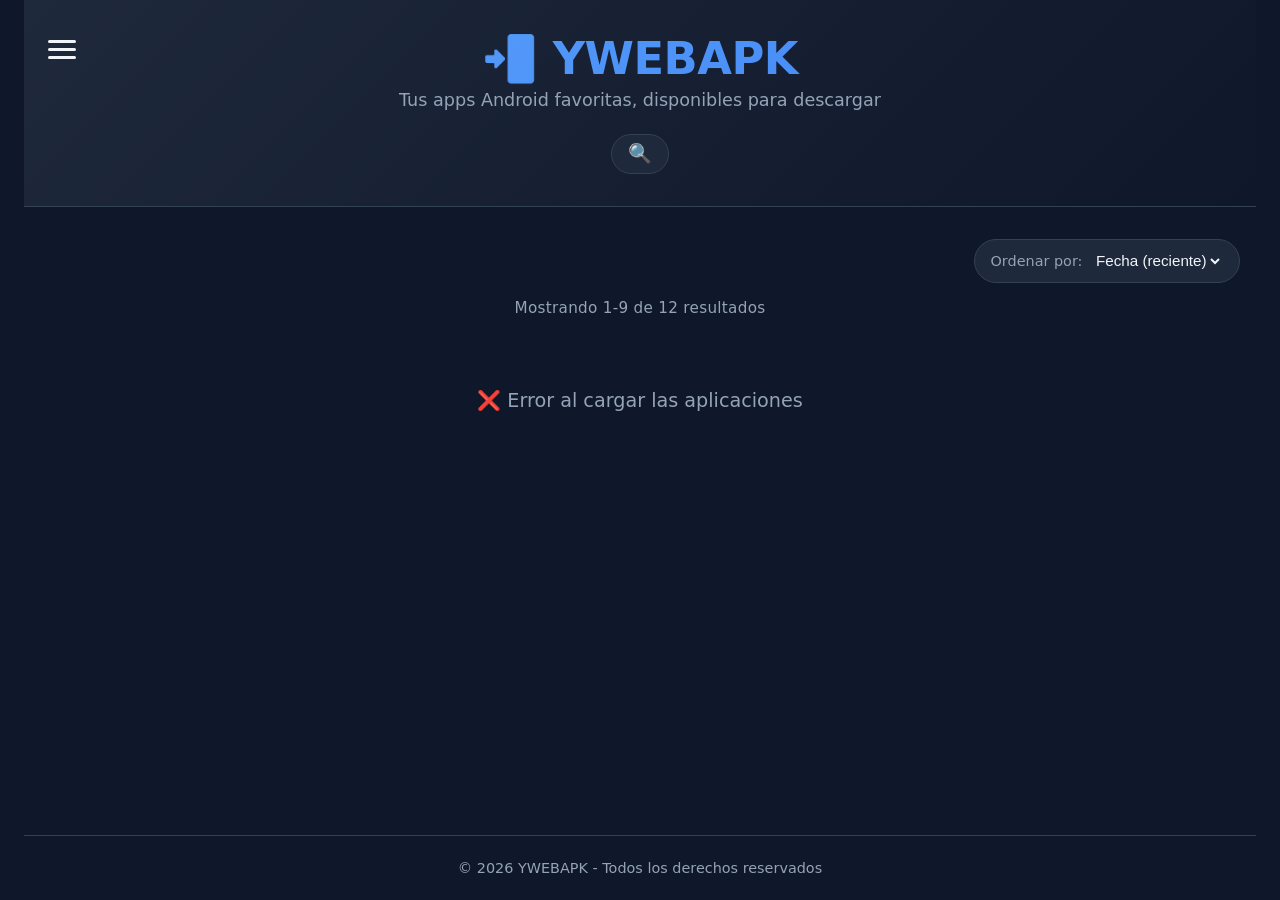
==== index.html @ 3d342acf "Add files via upload" ====
<!DOCTYPE html>
<html lang="es">
<head>
    <meta charset="UTF-8" />
    <meta name="viewport" content="width=device-width, initial-scale=1.0"/>
    <title>YWEBAPK</title>
    <link rel="stylesheet" href="style.css" />
</head>
<body>

    <header>
        <div class="header-container">
            <button class="menu-toggle" id="menuToggle" aria-label="Abrir menú">
                <span></span>
                <span></span>
                <span></span>
            </button>

            <h1>📲 YWEBAPK</h1>
            <p>Tus apps Android favoritas, disponibles para descargar</p>

            <div class="search-wrapper">
                <button class="search-toggle" id="searchToggle" aria-label="Mostrar búsqueda">🔍</button>
                <div class="search-box" id="searchBox">
                    <input type="text" id="searchInput" placeholder="Buscar por nombre..." />
                    <span class="search-icon">🔍</span>
                </div>
            </div>
        </div>
    </header>

    <!-- Menú lateral -->
    <nav id="sideMenu" class="side-menu">
        <button class="close-menu" id="closeMenu">&times;</button>
        <ul>
            <li><a href="#" id="menuSearch">🔍 Buscar</a></li>
            <li><a href="#" id="menuSupport">💬 Comunidad / Soporte</a></li>
            <li><a href="#" id="menuInfo">ℹ️ Información</a></li>
            <li><a href="#" id="menuContact">📧 Contacto</a></li>
            <li><a href="admin.html" target="_blank">🔐 Admin</a></li>
        </ul>
    </nav>
    <div id="overlay" class="overlay"></div>

    <main>
        <div class="controls">
            <div class="sort-controls">
                <label for="sortSelect">Ordenar por:</label>
                <select id="sortSelect">
                    <option value="name">Nombre</option>
                    <option value="date" selected>Fecha (reciente)</option>
                    <option value="size">Tamaño</option>
                    <option value="downloads">Descargas</option>
                </select>
            </div>
        </div>

        <div class="results-info" id="resultsInfo">Mostrando 1-9 de 12 resultados</div>
        <div class="apk-grid" id="apkGrid"></div>
        <div class="pagination" id="paginationControls"></div>
    </main>

    <!-- Modal de APK -->
    <div class="modal" id="modal">
        <div class="modal-content">
            <span class="close-btn" id="closeModal">&times;</span>
            <div id="modalBody"></div>
        </div>
    </div>

    <!-- Modal de imagen a pantalla completa -->
    <div class="image-modal" id="imageModal">
        <span class="image-modal-close" id="imageModalClose">&times;</span>
        <img id="imageModalContent" src="" alt="Imagen ampliada" />
    </div>

    <!-- Modal de Soporte/Comunidad -->
    <div class="modal" id="supportModal">
        <div class="modal-content support-content">
            <span class="close-btn" id="closeSupportModal">&times;</span>
            <h2>💬 Comunidad / Soporte</h2>
            <p style="color: var(--text-secondary); margin-bottom: 1rem;">Envía tu mensaje, duda o sugerencia.</p>
            <form id="supportForm">
                <div class="form-group">
                    <label for="userName">Tu nombre *</label>
                    <input type="text" id="userName" required placeholder="Ej: Juan Pérez" />
                </div>
                <div class="form-group">
                    <label for="userEmail">Tu email *</label>
                    <input type="email" id="userEmail" required placeholder="ejemplo@correo.com" />
                </div>
                <div class="form-group">
                    <label for="userMessage">Mensaje *</label>
                    <textarea id="userMessage" rows="5" required placeholder="Escribe tu mensaje aquí..."></textarea>
                </div>
                <button type="submit" class="submit-btn">📤 Enviar mensaje</button>
            </form>
            <div id="supportResponse" style="display: none; margin-top: 1rem;"></div>
        </div>
    </div>

    <footer>
        <p>&copy; 2026 YWEBAPK - Todos los derechos reservados</p>
    </footer>

    <!-- Firebase SDK -->
    <script src="https://www.gstatic.com/firebasejs/9.22.0/firebase-app-compat.js"></script>
    <script src="https://www.gstatic.com/firebasejs/9.22.0/firebase-firestore-compat.js"></script>
    <script>
        // 🔥 CONFIGURACIÓN DE FIREBASE - CAMBIA ESTO POR TUS DATOS 🔥
        const firebaseConfig = {
            apiKey: "TU_API_KEY",
            authDomain: "TU_PROJECT.firebaseapp.com",
            projectId: "TU_PROJECT_ID",
            storageBucket: "TU_PROJECT.appspot.com",
            messagingSenderId: "TU_SENDER_ID",
            appId: "TU_APP_ID"
        };
        firebase.initializeApp(firebaseConfig);
        const db = firebase.firestore();
    </script>
    <script src="script.js"></script>
</body>
</html>
---- style.css ----
:root {
    --bg-primary: #0f172a;
    --bg-secondary: #1e293b;
    --bg-card: #1e293b;
    --text-primary: #f1f5f9;
    --text-secondary: #94a3b8;
    --primary: #3b82f6;
    --primary-dark: #2563eb;
    --primary-light: #60a5fa;
    --border: #334155;
    --shadow: 0 8px 24px rgba(0,0,0,0.4);
    --radius: 16px;
    --transition: 0.3s ease;
    --menu-width: 280px;
}

* {
    margin: 0;
    padding: 0;
    box-sizing: border-box;
}

body {
    font-family: 'Segoe UI', system-ui, -apple-system, sans-serif;
    background: var(--bg-primary);
    color: var(--text-primary);
    min-height: 100vh;
    display: flex;
    flex-direction: column;
    padding: 0 1.5rem;
}

header {
    background: linear-gradient(135deg, #1e293b 0%, #0f172a 100%);
    padding: 2rem 0;
    border-bottom: 1px solid var(--border);
    margin-bottom: 2rem;
    position: relative;
}

.header-container {
    max-width: 1200px;
    margin: 0 auto;
    text-align: center;
    position: relative;
}

.menu-toggle {
    position: absolute;
    left: 0;
    top: 0;
    background: transparent;
    border: none;
    cursor: pointer;
    padding: 0.5rem;
    display: flex;
    flex-direction: column;
    gap: 5px;
    z-index: 10;
}

.menu-toggle span {
    display: block;
    width: 28px;
    height: 3px;
    background: var(--text-primary);
    border-radius: 3px;
    transition: var(--transition);
}

.menu-toggle:hover span {
    background: var(--primary-light);
}

header h1 {
    font-size: 2.8rem;
    font-weight: 700;
    background: linear-gradient(135deg, var(--primary-light), var(--primary));
    -webkit-background-clip: text;
    -webkit-text-fill-color: transparent;
    background-clip: text;
    letter-spacing: -0.5px;
    margin-bottom: 0.3rem;
}

header p {
    color: var(--text-secondary);
    font-size: 1.1rem;
    margin-bottom: 1.5rem;
}

.search-wrapper {
    display: flex;
    justify-content: center;
    align-items: center;
    gap: 0.8rem;
    max-width: 480px;
    margin: 0 auto;
}

.search-toggle {
    background: var(--bg-secondary);
    border: 1px solid var(--border);
    color: var(--text-primary);
    padding: 0.6rem 1rem;
    border-radius: 50px;
    font-size: 1.2rem;
    cursor: pointer;
    transition: var(--transition);
    line-height: 1;
}

.search-toggle:hover {
    background: var(--primary);
    border-color: var(--primary);
}

.search-box {
    flex: 1;
    position: relative;
    display: none;
    animation: fadeIn 0.3s ease;
}

.search-box.active {
    display: block;
}

@keyframes fadeIn {
    from { opacity: 0; transform: translateY(-10px); }
    to { opacity: 1; transform: translateY(0); }
}

.search-box input {
    width: 100%;
    padding: 0.9rem 1.2rem 0.9rem 3rem;
    border-radius: 50px;
    border: 1px solid var(--border);
    background: var(--bg-secondary);
    color: var(--text-primary);
    font-size: 1rem;
    transition: var(--transition);
}

.search-box input:focus {
    outline: none;
    border-color: var(--primary);
    box-shadow: 0 0 0 3px rgba(59, 130, 246, 0.3);
}

.search-icon {
    position: absolute;
    left: 1.2rem;
    top: 50%;
    transform: translateY(-50%);
    font-size: 1.2rem;
    opacity: 0.6;
}

.side-menu {
    position: fixed;
    top: 0;
    left: -280px;
    width: var(--menu-width);
    height: 100%;
    background: var(--bg-secondary);
    border-right: 1px solid var(--border);
    padding: 2rem 1.5rem;
    transition: left 0.3s ease;
    z-index: 1000;
    overflow-y: auto;
}

.side-menu.open {
    left: 0;
}

.side-menu .close-menu {
    background: transparent;
    border: none;
    color: var(--text-primary);
    font-size: 2rem;
    cursor: pointer;
    float: right;
    transition: var(--transition);
}

.side-menu .close-menu:hover {
    color: var(--primary-light);
    transform: rotate(90deg);
}

.side-menu ul {
    list-style: none;
    margin-top: 3rem;
}

.side-menu ul li {
    margin-bottom: 1.2rem;
}

.side-menu ul li a {
    color: var(--text-primary);
    text-decoration: none;
    font-size: 1.2rem;
    display: flex;
    align-items: center;
    gap: 0.8rem;
    padding: 0.5rem 0;
    border-bottom: 1px solid transparent;
    transition: var(--transition);
}

.side-menu ul li a:hover {
    color: var(--primary-light);
    border-bottom-color: var(--primary);
}

.overlay {
    display: none;
    position: fixed;
    top: 0;
    left: 0;
    width: 100%;
    height: 100%;
    background: rgba(0,0,0,0.5);
    z-index: 999;
}

.overlay.active {
    display: block;
}

main {
    max-width: 1200px;
    margin: 0 auto;
    flex: 1;
    width: 100%;
}

.controls {
    display: flex;
    justify-content: flex-end;
    margin-bottom: 1rem;
    flex-wrap: wrap;
    gap: 1rem;
}

.sort-controls {
    display: flex;
    align-items: center;
    gap: 0.6rem;
    background: var(--bg-secondary);
    padding: 0.4rem 1rem;
    border-radius: 40px;
    border: 1px solid var(--border);
}

.sort-controls label {
    font-size: 0.9rem;
    color: var(--text-secondary);
}

.sort-controls select {
    background: transparent;
    border: none;
    color: var(--text-primary);
    font-size: 0.95rem;
    padding: 0.3rem 0;
    cursor: pointer;
    outline: none;
}

.sort-controls select option {
    background: var(--bg-secondary);
}

.results-info {
    text-align: center;
    color: var(--text-secondary);
    margin-bottom: 1.5rem;
    font-size: 0.95rem;
    letter-spacing: 0.3px;
}

.apk-grid {
    display: grid;
    grid-template-columns: repeat(auto-fill, minmax(260px, 1fr));
    gap: 1.8rem;
    margin-bottom: 2rem;
}

.apk-card {
    background: var(--bg-card);
    border: 1px solid var(--border);
    border-radius: var(--radius);
    padding: 1.5rem 1.2rem;
    transition: var(--transition);
    cursor: pointer;
    display: flex;
    flex-direction: column;
    align-items: center;
    text-align: center;
    box-shadow: 0 4px 12px rgba(0,0,0,0.2);
}

.apk-card:hover {
    transform: translateY(-6px);
    border-color: var(--primary);
    box-shadow: var(--shadow);
}

.apk-card .icon {
    width: 72px;
    height: 72px;
    border-radius: 18px;
    background: var(--primary);
    display: flex;
    align-items: center;
    justify-content: center;
    font-size: 2rem;
    font-weight: 600;
    color: white;
    margin-bottom: 0.8rem;
    flex-shrink: 0;
    box-shadow: 0 4px 12px rgba(59, 130, 246, 0.3);
    object-fit: cover;
}

.apk-card h3 {
    font-size: 1.2rem;
    font-weight: 600;
    margin-bottom: 0.3rem;
    line-height: 1.3;
}

.apk-card .version {
    font-size: 0.85rem;
    color: var(--text-secondary);
    margin-bottom: 0.3rem;
}

.apk-card .meta {
    display: flex;
    gap: 1rem;
    font-size: 0.8rem;
    color: var(--text-secondary);
    margin-top: 0.3rem;
}

.apk-card .meta span {
    display: flex;
    align-items: center;
    gap: 0.2rem;
}

.apk-card .download-badge {
    margin-top: 0.8rem;
    background: rgba(59, 130, 246, 0.15);
    color: var(--primary-light);
    padding: 0.2rem 0.9rem;
    border-radius: 30px;
    font-size: 0.8rem;
    font-weight: 500;
}

.no-results {
    grid-column: 1 / -1;
    text-align: center;
    padding: 3rem 0;
    color: var(--text-secondary);
    font-size: 1.2rem;
}

.pagination {
    display: flex;
    justify-content: center;
    gap: 0.4rem;
    margin-top: 1.5rem;
    flex-wrap: wrap;
    padding-bottom: 2rem;
}

.pagination button {
    background: var(--bg-secondary);
    border: 1px solid var(--border);
    color: var(--text-primary);
    padding: 0.6rem 1rem;
    border-radius: 8px;
    font-size: 0.95rem;
    cursor: pointer;
    transition: all 0.2s ease;
    min-width: 44px;
    font-weight: 500;
    box-shadow: 0 2px 4px rgba(0,0,0,0.05);
}

.pagination button:hover:not(:disabled) {
    background: var(--primary);
    color: white;
    transform: scale(1.05);
    border-color: var(--primary);
    box-shadow: 0 4px 12px rgba(59, 130, 246, 0.3);
}

.pagination button.active {
    background: var(--primary);
    color: white;
    border-color: var(--primary);
    font-weight: 600;
    box-shadow: 0 4px 12px rgba(59, 130, 246, 0.4);
}

.pagination button:disabled {
    opacity: 0.3;
    cursor: not-allowed;
    transform: none !important;
    box-shadow: none !important;
}

.pagination .nav-btn {
    padding: 0.6rem 1.2rem;
    font-weight: 600;
}

.modal {
    display: none;
    position: fixed;
    top: 0;
    left: 0;
    width: 100%;
    height: 100%;
    background: rgba(0,0,0,0.7);
    backdrop-filter: blur(6px);
    z-index: 1000;
    align-items: center;
    justify-content: center;
    padding: 1.5rem;
}

.modal-content {
    background: var(--bg-secondary);
    border-radius: var(--radius);
    max-width: 600px;
    width: 100%;
    max-height: 90vh;
    overflow-y: auto;
    padding: 2rem 1.8rem;
    position: relative;
    border: 1px solid var(--border);
    box-shadow: 0 20px 60px rgba(0,0,0,0.6);
    animation: modalFade 0.3s ease;
}

@keyframes modalFade {
    from { transform: scale(0.95); opacity: 0; }
    to { transform: scale(1); opacity: 1; }
}

.close-btn {
    position: sticky;
    top: 0;
    float: right;
    font-size: 2rem;
    color: var(--text-secondary);
    cursor: pointer;
    transition: var(--transition);
    line-height: 1;
    z-index: 1;
}

.close-btn:hover {
    color: white;
    transform: rotate(90deg);
}

#modalBody {
    display: flex;
    flex-direction: column;
    align-items: center;
    text-align: center;
}

#modalBody .modal-icon {
    width: 80px;
    height: 80px;
    border-radius: 20px;
    background: var(--primary);
    display: flex;
    align-items: center;
    justify-content: center;
    font-size: 2.4rem;
    font-weight: 700;
    color: white;
    margin-bottom: 0.8rem;
    box-shadow: 0 4px 16px rgba(59, 130, 246, 0.3);
    object-fit: cover;
}

#modalBody h2 {
    font-size: 1.8rem;
    margin-bottom: 0.2rem;
}

#modalBody .version {
    color: var(--text-secondary);
    font-size: 0.95rem;
    margin-bottom: 0.5rem;
}

#modalBody .details {
    width: 100%;
    text-align: left;
    margin: 1rem 0;
    font-size: 0.95rem;
    line-height: 1.6;
}

#modalBody .details p {
    margin-bottom: 0.4rem;
}

#modalBody .details strong {
    color: var(--text-primary);
}

.screenshots-container {
    width: 100%;
    overflow-x: auto;
    display: flex;
    gap: 0.8rem;
    padding: 0.5rem 0;
    margin: 0.8rem 0;
    scroll-snap-type: x mandatory;
}

.screenshots-container img {
    height: 200px;
    width: auto;
    border-radius: 12px;
    border: 1px solid var(--border);
    scroll-snap-align: start;
    object-fit: cover;
    transition: var(--transition);
}

.screenshots-container img:hover {
    transform: scale(1.05);
    border-color: var(--primary);
}

#modalBody .download-btn {
    background: var(--primary);
    color: white;
    border: none;
    padding: 0.8rem 2.5rem;
    border-radius: 40px;
    font-size: 1.1rem;
    font-weight: 600;
    cursor: pointer;
    transition: var(--transition);
    text-decoration: none;
    display: inline-block;
    margin-top: 0.5rem;
    box-shadow: 0 4px 16px rgba(59, 130, 246, 0.4);
}

#modalBody .download-btn:hover {
    background: var(--primary-dark);
    transform: scale(1.04);
    box-shadow: 0 6px 24px rgba(59, 130, 246, 0.5);
}

/* Modal de imagen a pantalla completa */
.image-modal {
    display: none;
    position: fixed;
    top: 0;
    left: 0;
    width: 100%;
    height: 100%;
    background: rgba(0, 0, 0, 0.95);
    z-index: 2000;
    align-items: center;
    justify-content: center;
    padding: 2rem;
}

.image-modal img {
    max-width: 100%;
    max-height: 100%;
    object-fit: contain;
    border-radius: 8px;
    box-shadow: 0 0 60px rgba(0, 0, 0, 0.8);
    animation: imageZoom 0.3s ease;
}

@keyframes imageZoom {
    from { transform: scale(0.8); opacity: 0; }
    to { transform: scale(1); opacity: 1; }
}

.image-modal-close {
    position: fixed;
    top: 2rem;
    right: 2rem;
    font-size: 3rem;
    color: white;
    cursor: pointer;
    transition: var(--transition);
    z-index: 2001;
    line-height: 1;
    text-shadow: 0 0 20px rgba(0,0,0,0.5);
}

.image-modal-close:hover {
    transform: rotate(90deg);
    color: var(--primary-light);
}

footer {
    text-align: center;
    padding: 1.5rem 0;
    border-top: 1px solid var(--border);
    color: var(--text-secondary);
    font-size: 0.9rem;
    margin-top: 1rem;
}

/* Estilos para soporte y admin */
.form-group {
    margin-bottom: 1.2rem;
    width: 100%;
    text-align: left;
}

.form-group label {
    display: block;
    margin-bottom: 0.3rem;
    font-weight: 500;
    color: var(--text-primary);
}

.form-group input,
.form-group textarea,
.form-group select {
    width: 100%;
    padding: 0.7rem 1rem;
    border-radius: 8px;
    border: 1px solid var(--border);
    background: var(--bg-primary);
    color: var(--text-primary);
    font-size: 0.95rem;
    transition: var(--transition);
    font-family: inherit;
}

.form-group input:focus,
.form-group textarea:focus {
    outline: none;
    border-color: var(--primary);
    box-shadow: 0 0 0 3px rgba(59, 130, 246, 0.3);
}

.form-group input[type="file"] {
    padding: 0.5rem;
    cursor: pointer;
    background: var(--bg-secondary);
}

.form-group small {
    display: block;
    margin-top: 0.3rem;
    font-size: 0.8rem;
}

.submit-btn {
    background: var(--primary);
    color: white;
    border: none;
    padding: 0.8rem 2rem;
    border-radius: 40px;
    font-size: 1rem;
    font-weight: 600;
    cursor: pointer;
    transition: var(--transition);
    width: 100%;
}

.submit-btn:hover {
    background: var(--primary-dark);
    transform: scale(1.02);
    box-shadow: 0 4px 16px rgba(59, 130, 246, 0.4);
}

.logout-btn {
    background: #ef4444;
    color: white;
    border: none;
    padding: 0.4rem 1.2rem;
    border-radius: 30px;
    font-size: 0.9rem;
    font-weight: 600;
    cursor: pointer;
    transition: var(--transition);
}

.logout-btn:hover {
    background: #dc2626;
    transform: scale(1.05);
}

.support-content,
.admin-content {
    max-width: 600px !important;
}

.message-item {
    background: var(--bg-primary);
    border: 1px solid var(--border);
    border-radius: 12px;
    padding: 1rem;
    margin-bottom: 1rem;
    text-align: left;
}

.message-item .msg-header {
    display: flex;
    justify-content: space-between;
    margin-bottom: 0.5rem;
    font-size: 0.9rem;
    color: var(--text-secondary);
}

.message-item .msg-header strong {
    color: var(--text-primary);
}

.message-item .msg-body {
    margin-bottom: 0.5rem;
    line-height: 1.5;
}

.message-item .msg-files {
    display: flex;
    flex-wrap: wrap;
    gap: 0.5rem;
    margin-top: 0.5rem;
}

.message-item .msg-files a {
    color: var(--primary-light);
    text-decoration: none;
    font-size: 0.85rem;
    display: inline-flex;
    align-items: center;
    gap: 0.3rem;
    padding: 0.2rem 0.6rem;
    background: var(--bg-secondary);
    border-radius: 30px;
    border: 1px solid var(--border);
    transition: var(--transition);
}

.message-item .msg-files a:hover {
    background: var(--primary);
    color: white;
    border-color: var(--primary);
}

.message-item .msg-reply {
    margin-top: 0.8rem;
    border-top: 1px solid var(--border);
    padding-top: 0.8rem;
}

.message-item .msg-reply textarea {
    width: 100%;
    padding: 0.5rem;
    border-radius: 8px;
    border: 1px solid var(--border);
    background: var(--bg-secondary);
    color: var(--text-primary);
    font-family: inherit;
    font-size: 0.9rem;
    resize: vertical;
    min-height: 60px;
}

.message-item .msg-reply textarea:focus {
    outline: none;
    border-color: var(--primary);
}

.message-item .reply-btn {
    background: var(--primary);
    color: white;
    border: none;
    padding: 0.3rem 1rem;
    border-radius: 30px;
    font-size: 0.85rem;
    font-weight: 500;
    cursor: pointer;
    transition: var(--transition);
    margin-top: 0.3rem;
}

.message-item .reply-btn:hover {
    background: var(--primary-dark);
}

.message-item .replies {
    background: var(--bg-secondary);
    border-radius: 8px;
    padding: 0.8rem;
    margin-top: 0.5rem;
    border-left: 3px solid var(--primary);
}

.message-item .replies p {
    margin-bottom: 0.3rem;
    font-size: 0.9rem;
}

.message-item .replies .reply-date {
    color: var(--text-secondary);
    font-size: 0.75rem;
}

.unread-badge {
    background: #ef4444;
    color: white;
    padding: 0.1rem 0.6rem;
    border-radius: 30px;
    font-size: 0.7rem;
    font-weight: 600;
    margin-left: 0.5rem;
}

@media (max-width: 768px) {
    body { padding: 0 1rem; }
    header h1 { font-size: 2.2rem; }
    .menu-toggle { left: 0.5rem; }
    .apk-grid { grid-template-columns: repeat(auto-fill, minmax(200px, 1fr)); gap: 1.2rem; }
    .pagination button { padding: 0.4rem 0.8rem; min-width: 36px; font-size: 0.85rem; }
    .pagination .nav-btn { padding: 0.4rem 0.8rem; }
    .modal-content { padding: 1.5rem 1rem; }
    .controls { justify-content: center; }
    .screenshots-container img { height: 150px; }
    .support-content,
    .admin-content {
        max-width: 100% !important;
        margin: 0.5rem;
        padding: 1rem;
    }
    .image-modal-close {
        top: 1rem;
        right: 1rem;
        font-size: 2.5rem;
    }
    .image-modal {
        padding: 1rem;
    }
}

@media (max-width: 480px) {
    .apk-grid { grid-template-columns: 1fr; }
    .search-box input { padding: 0.7rem 1rem 0.7rem 2.8rem; font-size: 0.9rem; }
    .side-menu { width: 80%; left: -80%; }
}
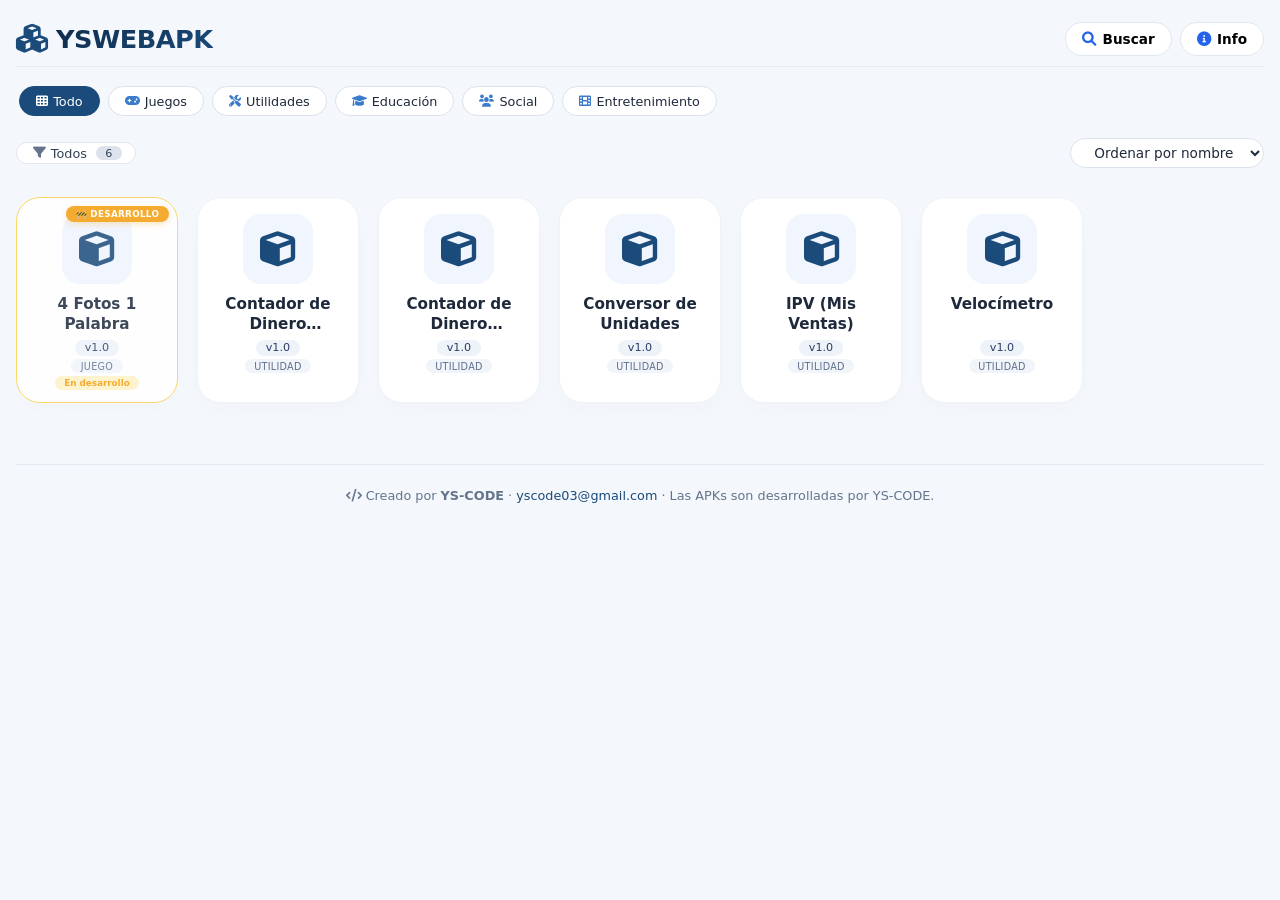
==== commit f08b9518: "Add files via upload" ====
--- a/index.html
+++ b/index.html
@@ -1,124 +1,1276 @@
 <!DOCTYPE html>
 <html lang="es">
 <head>
-    <meta charset="UTF-8" />
-    <meta name="viewport" content="width=device-width, initial-scale=1.0"/>
-    <title>YWEBAPK</title>
-    <link rel="stylesheet" href="style.css" />
+  <meta charset="UTF-8">
+  <meta name="viewport" content="width=device-width, initial-scale=1.0, maximum-scale=1.0, user-scalable=yes">
+  <title>YSWEBAPK · descargas</title>
+  <link rel="stylesheet" href="https://cdnjs.cloudflare.com/ajax/libs/font-awesome/6.0.0-beta3/css/all.min.css">
+  <style>
+    * {
+      margin: 0;
+      padding: 0;
+      box-sizing: border-box;
+      font-family: 'Segoe UI', Roboto, system-ui, -apple-system, sans-serif;
+    }
+    body {
+      background: #f4f7fc;
+      color: #1e293b;
+      padding: 0 1rem 2rem;
+      min-height: 100vh;
+      display: flex;
+      flex-direction: column;
+    }
+
+    /* ===== HEADER FIJO ===== */
+    .sticky-header {
+      position: sticky;
+      top: 0;
+      z-index: 100;
+      background: #f4f7fc;
+      padding-top: 0.8rem;
+      padding-bottom: 0.4rem;
+    }
+
+    /* HEADER */
+    .header {
+      display: flex;
+      align-items: center;
+      justify-content: space-between;
+      padding: 0.6rem 0 0.6rem;
+      flex-wrap: wrap;
+      border-bottom: 1px solid rgba(0,0,0,0.05);
+      gap: 0.5rem;
+    }
+    .logo-area {
+      display: flex;
+      align-items: center;
+      gap: 0.5rem;
+      flex-shrink: 0;
+    }
+    .logo-area h1 {
+      font-weight: 700;
+      font-size: 1.6rem;
+      letter-spacing: -0.5px;
+      background: linear-gradient(145deg, #0f2b4b, #1a4b7a);
+      -webkit-background-clip: text;
+      -webkit-text-fill-color: transparent;
+      background-clip: text;
+    }
+    .logo-area i {
+      font-size: 1.8rem;
+      color: #1a4b7a;
+    }
+    .header-buttons {
+      display: flex;
+      gap: 0.5rem;
+      flex-wrap: wrap;
+    }
+    .header-btn {
+      background: white;
+      border: none;
+      padding: 0.5rem 1rem;
+      border-radius: 40px;
+      font-weight: 600;
+      font-size: 0.85rem;
+      display: flex;
+      align-items: center;
+      gap: 0.4rem;
+      cursor: pointer;
+      border: 1px solid #e2e8f0;
+      transition: all 0.2s;
+      white-space: nowrap;
+    }
+    .header-btn:hover {
+      background: #f1f5f9;
+    }
+    .header-btn i {
+      color: #2563eb;
+      font-size: 0.9rem;
+    }
+    .header-btn.active-btn {
+      background: #1a4b7a;
+      border-color: #1a4b7a;
+      color: white;
+    }
+    .header-btn.active-btn i {
+      color: white;
+    }
+    .header-btn.active-btn:hover {
+      background: #0f3a5f;
+    }
+
+    /* ===== BUSCADOR (oculto por defecto) ===== */
+    .search-container {
+      margin: 0.6rem 0 0.4rem;
+      width: 100%;
+      max-height: 0;
+      overflow: hidden;
+      transition: max-height 0.4s ease, margin 0.3s ease, opacity 0.3s ease;
+      opacity: 0;
+    }
+    .search-container.visible {
+      max-height: 100px;
+      opacity: 1;
+      margin: 0.6rem 0 0.6rem;
+    }
+    .search-box {
+      display: flex;
+      align-items: center;
+      background: white;
+      border: 1px solid #dce3ec;
+      border-radius: 60px;
+      padding: 0.3rem 1rem;
+      transition: all 0.2s;
+      box-shadow: 0 2px 6px rgba(0,0,0,0.02);
+    }
+    .search-box:focus-within {
+      border-color: #1a4b7a;
+      box-shadow: 0 4px 12px rgba(26, 75, 122, 0.1);
+    }
+    .search-box i {
+      color: #94a3b8;
+      font-size: 0.95rem;
+      margin-right: 0.6rem;
+    }
+    .search-box input {
+      border: none;
+      outline: none;
+      flex: 1;
+      padding: 0.4rem 0;
+      font-size: 0.9rem;
+      background: transparent;
+      color: #1e293b;
+    }
+    .search-box input::placeholder {
+      color: #94a3b8;
+    }
+    .search-clear {
+      background: none;
+      border: none;
+      color: #94a3b8;
+      cursor: pointer;
+      padding: 0 0.2rem;
+      font-size: 0.9rem;
+      display: none;
+    }
+    .search-clear.visible {
+      display: block;
+    }
+    .search-clear:hover {
+      color: #475569;
+    }
+
+    /* ===== MENÚ HORIZONTAL ===== */
+    .menu-scroll-wrapper {
+      margin: 0.4rem 0 0.8rem;
+      overflow-x: auto;
+      white-space: nowrap;
+      padding: 0.2rem 0.2rem 0.6rem;
+      scrollbar-width: thin;
+      -webkit-overflow-scrolling: touch;
+    }
+    .menu-scroll-wrapper::-webkit-scrollbar {
+      height: 4px;
+    }
+    .menu-scroll-wrapper::-webkit-scrollbar-thumb {
+      background: #b9c8dd;
+      border-radius: 20px;
+    }
+    .menu-scroll {
+      display: inline-flex;
+      gap: 0.5rem;
+      flex-wrap: nowrap;
+    }
+    .menu-scroll button {
+      background: white;
+      border: 1px solid #dce3ec;
+      padding: 0.4rem 1rem;
+      border-radius: 40px;
+      font-weight: 500;
+      font-size: 0.8rem;
+      color: #1e293b;
+      transition: all 0.15s;
+      cursor: pointer;
+      display: inline-flex;
+      align-items: center;
+      gap: 5px;
+    }
+    .menu-scroll button i {
+      color: #3b7bc9;
+      font-size: 0.75rem;
+    }
+    .menu-scroll button:hover {
+      background: #eef3fa;
+      border-color: #b3c7e0;
+    }
+    .menu-scroll button.active {
+      background: #1a4b7a;
+      border-color: #1a4b7a;
+      color: white;
+    }
+    .menu-scroll button.active i {
+      color: white;
+    }
+
+    /* ===== TOOLBAR ===== */
+    .toolbar {
+      display: flex;
+      flex-wrap: wrap;
+      align-items: center;
+      justify-content: space-between;
+      gap: 0.6rem;
+      margin: 0.1rem 0 1rem;
+    }
+    .sort-selector {
+      background: white;
+      border: 1px solid #dce3ec;
+      border-radius: 40px;
+      padding: 0.3rem 0.8rem 0.3rem 1.2rem;
+      font-weight: 500;
+      color: #1e293b;
+      outline: none;
+      font-size: 0.85rem;
+      cursor: pointer;
+    }
+    .filter-badge {
+      display: flex;
+      align-items: center;
+      gap: 0.3rem;
+      background: white;
+      padding: 0.15rem 0.8rem 0.15rem 1rem;
+      border-radius: 40px;
+      border: 1px solid #e2e8f0;
+      font-size: 0.8rem;
+      color: #334155;
+    }
+    .filter-badge i {
+      color: #64748b;
+      font-size: 0.8rem;
+    }
+    .badge-count {
+      background: #dce3ec;
+      padding: 0.05rem 0.6rem;
+      border-radius: 40px;
+      font-size: 0.7rem;
+      margin-left: 4px;
+    }
+
+    /* ===== GRID DE APPS ===== */
+    .app-grid {
+      display: grid;
+      grid-template-columns: repeat(auto-fill, minmax(160px, 1fr));
+      gap: 1.2rem;
+      margin: 0.4rem 0 1.8rem;
+    }
+    .app-card {
+      background: white;
+      border-radius: 24px;
+      padding: 1rem 0.6rem 0.8rem;
+      box-shadow: 0 8px 20px rgba(0,0,0,0.02);
+      transition: all 0.2s;
+      border: 1px solid #edf2f7;
+      text-align: center;
+      cursor: pointer;
+      display: flex;
+      flex-direction: column;
+      align-items: center;
+      position: relative;
+      min-height: 200px;
+    }
+    .app-card:hover {
+      transform: translateY(-4px);
+      box-shadow: 0 16px 30px rgba(0,20,40,0.06);
+      border-color: #cbd9ed;
+    }
+    .app-card .dev-badge {
+      position: absolute;
+      top: 0.5rem;
+      right: 0.5rem;
+      background: #f59e0b;
+      color: white;
+      font-size: 0.55rem;
+      font-weight: 700;
+      padding: 0.2rem 0.6rem;
+      border-radius: 20px;
+      text-transform: uppercase;
+      letter-spacing: 0.3px;
+      box-shadow: 0 2px 6px rgba(245, 158, 11, 0.3);
+    }
+    .app-card.dev-mode {
+      opacity: 0.85;
+      border-color: #fcd34d;
+    }
+    .app-card.dev-mode:hover {
+      border-color: #f59e0b;
+    }
+    .app-icon {
+      width: 70px;
+      height: 70px;
+      border-radius: 18px;
+      background: #f0f5fe;
+      display: flex;
+      align-items: center;
+      justify-content: center;
+      font-size: 2.2rem;
+      color: #1a4b7a;
+      margin-bottom: 0.5rem;
+      overflow: hidden;
+      flex-shrink: 0;
+    }
+    .app-icon img {
+      width: 100%;
+      height: 100%;
+      border-radius: 18px;
+      object-fit: cover;
+    }
+    .app-name {
+      font-weight: 600;
+      font-size: 0.95rem;
+      margin: 0.2rem 0 0.1rem;
+      line-height: 1.3;
+      word-wrap: break-word;
+      overflow-wrap: break-word;
+      hyphens: auto;
+      max-width: 100%;
+      display: -webkit-box;
+      -webkit-line-clamp: 2;
+      -webkit-box-orient: vertical;
+      overflow: hidden;
+      text-overflow: ellipsis;
+      min-height: 2.6rem;
+    }
+    .app-version {
+      font-size: 0.7rem;
+      background: #eef3fa;
+      padding: 0.1rem 0.6rem;
+      border-radius: 40px;
+      color: #2c3e66;
+      margin-top: 0.1rem;
+      flex-shrink: 0;
+    }
+    .app-category {
+      font-size: 0.6rem;
+      text-transform: uppercase;
+      letter-spacing: 0.3px;
+      color: #5e6f8d;
+      background: #f1f5f9;
+      padding: 0.1rem 0.6rem;
+      border-radius: 20px;
+      margin: 0.2rem 0 0;
+      flex-shrink: 0;
+    }
+    .app-dev-text {
+      font-size: 0.55rem;
+      color: #f59e0b;
+      font-weight: 600;
+      margin-top: 0.2rem;
+      background: #fef3c7;
+      padding: 0.1rem 0.6rem;
+      border-radius: 12px;
+      display: inline-block;
+      flex-shrink: 0;
+    }
+
+    /* ===== MODALES (sin cambios) ===== */
+    .modal-overlay {
+      position: fixed;
+      top: 0; left: 0; width: 100%; height: 100%;
+      background: rgba(0,0,0,0.65);
+      backdrop-filter: blur(5px);
+      z-index: 999;
+      display: flex;
+      align-items: center;
+      justify-content: center;
+      padding: 1rem;
+      opacity: 0;
+      visibility: hidden;
+      transition: 0.2s;
+    }
+    .modal-overlay.open {
+      opacity: 1;
+      visibility: visible;
+    }
+    .modal-content {
+      background: white;
+      width: 100%;
+      max-width: 520px;
+      max-height: 94vh;
+      border-radius: 32px;
+      padding: 1.8rem 1.2rem 1.6rem;
+      overflow-y: auto;
+      position: relative;
+      box-shadow: 0 30px 60px rgba(0,0,0,0.3);
+      animation: modalPop 0.25s ease;
+    }
+    @keyframes modalPop {
+      0% { transform: scale(0.92); opacity: 0.2; }
+      100% { transform: scale(1); opacity: 1; }
+    }
+    .modal-close {
+      position: absolute;
+      top: 1rem;
+      right: 1.2rem;
+      background: #f1f5f9;
+      border: none;
+      border-radius: 40px;
+      width: 40px;
+      height: 40px;
+      font-size: 1.4rem;
+      cursor: pointer;
+      display: flex;
+      align-items: center;
+      justify-content: center;
+      color: #1e293b;
+      transition: 0.15s;
+      z-index: 10;
+    }
+    .modal-close:hover {
+      background: #e2e8f0;
+    }
+    .modal-icon {
+      width: 80px;
+      height: 80px;
+      border-radius: 24px;
+      background: #eaf0fa;
+      display: flex;
+      margin: 0 auto 0.4rem;
+      align-items: center;
+      justify-content: center;
+      font-size: 2.8rem;
+      color: #1a4b7a;
+      overflow: hidden;
+      flex-shrink: 0;
+    }
+    .modal-icon img {
+      width: 100%;
+      height: 100%;
+      border-radius: 24px;
+      object-fit: cover;
+    }
+    .modal-title {
+      font-size: 1.6rem;
+      font-weight: 700;
+      text-align: center;
+      word-wrap: break-word;
+      overflow-wrap: break-word;
+      hyphens: auto;
+    }
+    .modal-meta {
+      display: flex;
+      justify-content: center;
+      gap: 0.8rem;
+      flex-wrap: wrap;
+      margin: 0.2rem 0 0.6rem;
+      font-size: 0.85rem;
+      color: #475569;
+    }
+    .modal-desc {
+      background: #f8fafc;
+      padding: 0.8rem 1rem;
+      border-radius: 20px;
+      margin: 0.6rem 0 1rem;
+      font-size: 0.95rem;
+      line-height: 1.4;
+      border: 1px solid #edf2f7;
+    }
+    .modal-screenshots {
+      display: flex;
+      gap: 0.6rem;
+      overflow-x: auto;
+      padding: 0.3rem 0.1rem 0.8rem;
+      scrollbar-width: thin;
+    }
+    .modal-screenshots img {
+      height: 120px;
+      width: auto;
+      border-radius: 16px;
+      border: 1px solid #e2e8f0;
+      object-fit: cover;
+      flex-shrink: 0;
+      background: #f1f5f9;
+      cursor: pointer;
+      transition: transform 0.15s;
+    }
+    .modal-screenshots img:hover {
+      transform: scale(1.02);
+    }
+    .download-btn {
+      display: block;
+      width: 100%;
+      padding: 0.9rem;
+      background: #1a4b7a;
+      color: white;
+      border: none;
+      border-radius: 60px;
+      font-weight: 700;
+      font-size: 1.2rem;
+      margin-top: 1.2rem;
+      text-align: center;
+      transition: 0.15s;
+      cursor: pointer;
+      text-decoration: none;
+    }
+    .download-btn:hover {
+      background: #0f3a5f;
+      transform: scale(0.98);
+    }
+    .download-btn.disabled {
+      background: #94a3b8;
+      cursor: not-allowed;
+      opacity: 0.7;
+    }
+    .download-btn.disabled:hover {
+      transform: none;
+      background: #94a3b8;
+    }
+
+    .dev-modal-content {
+      text-align: center;
+      max-width: 400px;
+    }
+    .dev-modal-content .dev-icon {
+      font-size: 4rem;
+      color: #f59e0b;
+      margin-bottom: 0.5rem;
+    }
+    .dev-modal-content h2 {
+      font-size: 1.6rem;
+      margin-bottom: 0.3rem;
+    }
+    .dev-modal-content .dev-sub {
+      color: #64748b;
+      margin-bottom: 1rem;
+    }
+    .dev-modal-content .dev-info {
+      background: #fef3c7;
+      padding: 1rem;
+      border-radius: 16px;
+      border: 1px solid #fcd34d;
+      line-height: 1.6;
+    }
+
+    .screenshot-zoom-overlay {
+      position: fixed;
+      top: 0; left: 0; width: 100%; height: 100%;
+      background: rgba(0,0,0,0.92);
+      z-index: 1100;
+      display: flex;
+      align-items: center;
+      justify-content: center;
+      padding: 1rem;
+      opacity: 0;
+      visibility: hidden;
+      transition: 0.25s;
+      cursor: pointer;
+    }
+    .screenshot-zoom-overlay.open {
+      opacity: 1;
+      visibility: visible;
+    }
+    .screenshot-zoom-overlay img {
+      max-width: 95%;
+      max-height: 95%;
+      object-fit: contain;
+      border-radius: 12px;
+      box-shadow: 0 20px 60px rgba(0,0,0,0.6);
+      animation: zoomIn 0.3s ease;
+    }
+    @keyframes zoomIn {
+      0% { transform: scale(0.8); opacity: 0; }
+      100% { transform: scale(1); opacity: 1; }
+    }
+    .screenshot-zoom-close {
+      position: absolute;
+      top: 1.5rem;
+      right: 2rem;
+      background: rgba(255,255,255,0.15);
+      border: none;
+      border-radius: 50%;
+      width: 50px;
+      height: 50px;
+      font-size: 1.8rem;
+      color: white;
+      cursor: pointer;
+      display: flex;
+      align-items: center;
+      justify-content: center;
+      transition: 0.15s;
+      backdrop-filter: blur(4px);
+    }
+    .screenshot-zoom-close:hover {
+      background: rgba(255,255,255,0.25);
+    }
+
+    .info-modal-content {
+      max-width: 420px;
+      text-align: center;
+    }
+    .info-modal-content .info-icon {
+      font-size: 3.5rem;
+      color: #1a4b7a;
+      margin-bottom: 0.5rem;
+    }
+    .info-modal-content h2 {
+      font-size: 1.8rem;
+      margin-bottom: 0.3rem;
+    }
+    .info-modal-content .info-sub {
+      color: #475569;
+      margin-bottom: 1.2rem;
+      font-size: 0.95rem;
+    }
+    .info-modal-content .info-detail {
+      background: #f8fafc;
+      padding: 1rem;
+      border-radius: 20px;
+      border: 1px solid #edf2f7;
+      line-height: 1.6;
+      font-size: 0.95rem;
+    }
+    .info-modal-content .info-detail i {
+      color: #1a4b7a;
+      width: 1.4rem;
+    }
+    .info-modal-content .info-detail a {
+      color: #1a4b7a;
+      text-decoration: none;
+      font-weight: 500;
+    }
+    .info-modal-content .info-detail a:hover {
+      text-decoration: underline;
+    }
+
+    .link-notification {
+      position: fixed;
+      top: 1.5rem;
+      left: 50%;
+      transform: translateX(-50%);
+      background: #1a4b7a;
+      color: white;
+      padding: 0.8rem 2rem;
+      border-radius: 60px;
+      font-weight: 500;
+      box-shadow: 0 8px 30px rgba(0,0,0,0.2);
+      z-index: 9999;
+      opacity: 0;
+      visibility: hidden;
+      transition: all 0.3s ease;
+      display: flex;
+      align-items: center;
+      gap: 0.8rem;
+      font-size: 0.95rem;
+    }
+    .link-notification.show {
+      opacity: 1;
+      visibility: visible;
+      top: 2rem;
+    }
+    .link-notification i {
+      color: #93c5fd;
+    }
+
+    .footer-info {
+      margin-top: 2rem;
+      text-align: center;
+      font-size: 0.8rem;
+      color: #64748b;
+      border-top: 1px solid #e2e8f0;
+      padding-top: 1.4rem;
+    }
+    .footer-info a {
+      color: #1a4b7a;
+      text-decoration: none;
+      font-weight: 500;
+    }
+
+    @media (max-width: 480px) {
+      .app-grid { 
+        grid-template-columns: repeat(2, 1fr); 
+        gap: 0.8rem;
+      }
+      .app-card {
+        padding: 0.8rem 0.4rem 0.6rem;
+        min-height: 170px;
+      }
+      .app-icon {
+        width: 56px;
+        height: 56px;
+        font-size: 1.6rem;
+      }
+      .app-name {
+        font-size: 0.8rem;
+        min-height: 2.2rem;
+        -webkit-line-clamp: 2;
+      }
+      .app-version { font-size: 0.6rem; }
+      .app-category { font-size: 0.5rem; }
+      .app-dev-text { font-size: 0.5rem; }
+      .app-card .dev-badge {
+        font-size: 0.45rem;
+        padding: 0.1rem 0.4rem;
+      }
+      .header { 
+        flex-direction: row; 
+        padding: 0.4rem 0;
+      }
+      .logo-area h1 { 
+        font-size: 1.3rem; 
+      }
+      .header-btn {
+        font-size: 0.75rem;
+        padding: 0.4rem 0.7rem;
+      }
+      .header-btn i { font-size: 0.8rem; }
+      .modal-content { padding: 1.2rem 0.8rem; }
+      .link-notification { 
+        font-size: 0.8rem; 
+        padding: 0.6rem 1.2rem;
+        max-width: 90%;
+        text-align: center;
+      }
+      .modal-title { font-size: 1.3rem; }
+      .modal-icon {
+        width: 64px;
+        height: 64px;
+        font-size: 2rem;
+      }
+      .modal-screenshots img { height: 90px; }
+      .download-btn {
+        font-size: 1rem;
+        padding: 0.7rem;
+      }
+      .menu-scroll button {
+        font-size: 0.7rem;
+        padding: 0.3rem 0.7rem;
+      }
+      .filter-badge { font-size: 0.7rem; padding: 0.1rem 0.6rem; }
+      .sort-selector { font-size: 0.75rem; padding: 0.2rem 0.6rem 0.2rem 1rem; }
+    }
+
+    @media (max-width: 380px) {
+      .app-grid { 
+        grid-template-columns: repeat(2, 1fr); 
+        gap: 0.6rem;
+      }
+      .app-card {
+        min-height: 150px;
+        padding: 0.6rem 0.3rem 0.5rem;
+      }
+      .app-icon {
+        width: 48px;
+        height: 48px;
+        font-size: 1.4rem;
+      }
+      .app-name {
+        font-size: 0.7rem;
+        min-height: 1.8rem;
+        -webkit-line-clamp: 2;
+      }
+    }
+  </style>
 </head>
 <body>
 
-    <header>
-        <div class="header-container">
-            <button class="menu-toggle" id="menuToggle" aria-label="Abrir menú">
-                <span></span>
-                <span></span>
-                <span></span>
-            </button>
-
-            <h1>📲 YWEBAPK</h1>
-            <p>Tus apps Android favoritas, disponibles para descargar</p>
-
-            <div class="search-wrapper">
-                <button class="search-toggle" id="searchToggle" aria-label="Mostrar búsqueda">🔍</button>
-                <div class="search-box" id="searchBox">
-                    <input type="text" id="searchInput" placeholder="Buscar por nombre..." />
-                    <span class="search-icon">🔍</span>
-                </div>
-            </div>
+<!-- ===== HEADER FIJO ===== -->
+<div class="sticky-header">
+
+  <!-- HEADER -->
+  <header class="header">
+    <div class="logo-area">
+      <i class="fas fa-cubes"></i>
+      <h1>YSWEBAPK</h1>
+    </div>
+    <div class="header-buttons">
+      <button class="header-btn" id="toggleSearchBtn"><i class="fas fa-search"></i> Buscar</button>
+      <button class="header-btn" id="infoBtn"><i class="fas fa-info-circle"></i> Info</button>
+    </div>
+  </header>
+
+  <!-- BUSCADOR (oculto por defecto) -->
+  <div class="search-container" id="searchContainer">
+    <div class="search-box">
+      <i class="fas fa-search"></i>
+      <input type="text" id="searchInput" placeholder="Buscar por nombre, categoría o descripción..." autocomplete="off">
+      <button class="search-clear" id="searchClear"><i class="fas fa-times-circle"></i></button>
+    </div>
+  </div>
+
+  <!-- MENÚ HORIZONTAL -->
+  <div class="menu-scroll-wrapper">
+    <div class="menu-scroll" id="quickMenu">
+      <button data-filter="all" class="active"><i class="fas fa-th"></i> Todo</button>
+      <button data-filter="juego"><i class="fas fa-gamepad"></i> Juegos</button>
+      <button data-filter="utilidad"><i class="fas fa-tools"></i> Utilidades</button>
+      <button data-filter="educación"><i class="fas fa-graduation-cap"></i> Educación</button>
+      <button data-filter="social"><i class="fas fa-users"></i> Social</button>
+      <button data-filter="entretenimiento"><i class="fas fa-film"></i> Entretenimiento</button>
+    </div>
+  </div>
+
+  <!-- TOOLBAR -->
+  <div class="toolbar">
+    <div class="filter-badge">
+      <i class="fas fa-filter"></i>
+      <span id="filterLabel">Todos</span>
+      <span class="badge-count" id="resultCount">0</span>
+    </div>
+    <select class="sort-selector" id="sortSelect">
+      <option value="nombre">Ordenar por nombre</option>
+      <option value="fecha">Fecha (reciente)</option>
+      <option value="tamaño">Tamaño</option>
+      <option value="categoria">Categoría</option>
+    </select>
+  </div>
+
+</div>
+
+<!-- ===== NOTIFICACIÓN DE ENLACE ===== -->
+<div class="link-notification" id="linkNotification">
+  <i class="fas fa-link"></i>
+  <span id="linkNotificationText">Abriendo aplicación...</span>
+</div>
+
+<!-- ===== GRID DE APPS ===== -->
+<div class="app-grid" id="appGrid"></div>
+
+<!-- ===== MODALES ===== -->
+
+<!-- MODAL APK -->
+<div class="modal-overlay" id="modalOverlay">
+  <div class="modal-content" id="modalContent">
+    <button class="modal-close" id="modalClose"><i class="fas fa-times"></i></button>
+    <div id="modalBody"></div>
+  </div>
+</div>
+
+<!-- MODAL "EN DESARROLLO" -->
+<div class="modal-overlay" id="devModalOverlay">
+  <div class="modal-content dev-modal-content">
+    <button class="modal-close" id="devModalClose"><i class="fas fa-times"></i></button>
+    <div class="dev-icon"><i class="fas fa-code"></i></div>
+    <h2>🚧 En Desarrollo</h2>
+    <p class="dev-sub">Esta aplicación aún no está disponible</p>
+    <div class="dev-info" id="devInfoContent">
+      <p><i class="fas fa-spinner fa-pulse"></i> Estamos trabajando para traerte esta aplicación lo antes posible.</p>
+      <p style="margin-top: 0.5rem; font-size: 0.85rem; color: #64748b;">Mantente atento a futuras actualizaciones.</p>
+    </div>
+  </div>
+</div>
+
+<!-- MODAL ZOOM CAPTURA -->
+<div class="screenshot-zoom-overlay" id="screenshotZoomOverlay">
+  <button class="screenshot-zoom-close" id="screenshotZoomClose"><i class="fas fa-times"></i></button>
+  <img id="screenshotZoomImage" src="" alt="Captura ampliada">
+</div>
+
+<!-- MODAL INFORMACIÓN -->
+<div class="modal-overlay" id="infoModalOverlay">
+  <div class="modal-content info-modal-content">
+    <button class="modal-close" id="infoModalClose"><i class="fas fa-times"></i></button>
+    <div class="info-icon"><i class="fas fa-cubes"></i></div>
+    <h2>YSWEBAPK</h2>
+    <p class="info-sub">Plataforma de descargas de APKs</p>
+    <div class="info-detail">
+      <p><i class="fas fa-code"></i> <strong>Desarrollador:</strong> YS-CODE</p>
+      <p><i class="fas fa-envelope"></i> <a href="mailto:yscode03@gmail.com">yscode03@gmail.com</a></p>
+      <p><i class="fas fa-mobile-alt"></i> Todas las APKs son creadas por YS-CODE</p>
+      <p><i class="fas fa-check-circle"></i> Versión 1.0 · Diseño moderno y limpio</p>
+      <p style="margin-top:0.6rem; font-size:0.85rem; color:#64748b;">
+        <i class="fas fa-copyright"></i> 2026 YS-CODE · Todos los derechos reservados
+      </p>
+    </div>
+  </div>
+</div>
+
+<!-- FOOTER -->
+<div class="footer-info">
+  <i class="fas fa-code"></i> Creado por <strong>YS-CODE</strong> · <a href="mailto:yscode03@gmail.com">yscode03@gmail.com</a> · Las APKs son desarrolladas por YS-CODE.
+</div>
+
+<!-- SCRIPTS -->
+<script src="db.js"></script>
+
+<script>
+  (function() {
+    // ===== REFERENCIAS =====
+    const appGrid = document.getElementById('appGrid');
+    const modalOverlay = document.getElementById('modalOverlay');
+    const modalBody = document.getElementById('modalBody');
+    const modalClose = document.getElementById('modalClose');
+    const sortSelect = document.getElementById('sortSelect');
+    const quickMenu = document.getElementById('quickMenu');
+    const filterLabel = document.getElementById('filterLabel');
+    const resultCount = document.getElementById('resultCount');
+    const infoBtn = document.getElementById('infoBtn');
+    const infoModalOverlay = document.getElementById('infoModalOverlay');
+    const infoModalClose = document.getElementById('infoModalClose');
+    const searchInput = document.getElementById('searchInput');
+    const searchClear = document.getElementById('searchClear');
+    const searchContainer = document.getElementById('searchContainer');
+    const toggleSearchBtn = document.getElementById('toggleSearchBtn');
+    const screenshotZoomOverlay = document.getElementById('screenshotZoomOverlay');
+    const screenshotZoomImage = document.getElementById('screenshotZoomImage');
+    const screenshotZoomClose = document.getElementById('screenshotZoomClose');
+    const devModalOverlay = document.getElementById('devModalOverlay');
+    const devModalClose = document.getElementById('devModalClose');
+    const devInfoContent = document.getElementById('devInfoContent');
+    const linkNotification = document.getElementById('linkNotification');
+    const linkNotificationText = document.getElementById('linkNotificationText');
+
+    let currentFilter = 'all';
+    let currentSearch = '';
+    let searchVisible = false;
+    let apps = [];
+
+    // ===== CARGAR DATOS =====
+    if (typeof APPS_DB !== 'undefined') {
+      apps = [...APPS_DB];
+    } else {
+      console.warn('db.js no cargado, usando datos de respaldo');
+      apps = [
+        { id: 1, nombre: "Ejemplo App", version: "1.0", categoria: "utilidad", descripcion: "App de ejemplo", icono: "", tamaño: "10 MB", fecha: "2026-01-01", link: "#", screenshots: [] }
+      ];
+    }
+
+    // ===== HELPERS =====
+    function getIconHtml(app) {
+      if (app.icono && app.icono.startsWith('icons/')) {
+        return `<img src="${app.icono}" alt="icono" onerror="this.style.display='none'; this.parentElement.innerHTML='<i class=\\'fas fa-cube\\'></i>';">`;
+      }
+      return '<i class="fas fa-cube"></i>';
+    }
+
+    function isDevApp(app) {
+      return app.id === "#" || app.enDesarrollo === true;
+    }
+
+    // ===== TOGGLE BUSCADOR =====
+    function toggleSearch() {
+      searchVisible = !searchVisible;
+      if (searchVisible) {
+        searchContainer.classList.add('visible');
+        toggleSearchBtn.classList.add('active-btn');
+        toggleSearchBtn.innerHTML = '<i class="fas fa-times"></i> Cerrar';
+        setTimeout(() => searchInput.focus(), 400);
+      } else {
+        searchContainer.classList.remove('visible');
+        toggleSearchBtn.classList.remove('active-btn');
+        toggleSearchBtn.innerHTML = '<i class="fas fa-search"></i> Buscar';
+        searchInput.value = '';
+        currentSearch = '';
+        searchClear.classList.remove('visible');
+        renderGrid(currentFilter, sortSelect.value, currentSearch);
+      }
+    }
+
+    // ===== RENDER GRID =====
+    function renderGrid(filter = 'all', sortKey = 'nombre', search = '') {
+      let filtered = apps;
+
+      if (filter !== 'all') {
+        filtered = filtered.filter(a => a.categoria === filter);
+      }
+
+      if (search.trim() !== '') {
+        const term = search.trim().toLowerCase();
+        filtered = filtered.filter(a => {
+          return a.nombre.toLowerCase().includes(term) ||
+                 a.categoria.toLowerCase().includes(term) ||
+                 a.descripcion.toLowerCase().includes(term);
+        });
+      }
+
+      const sorted = [...filtered];
+      if (sortKey === 'nombre') sorted.sort((a,b) => a.nombre.localeCompare(b.nombre));
+      else if (sortKey === 'fecha') sorted.sort((a,b) => new Date(b.fecha) - new Date(a.fecha));
+      else if (sortKey === 'tamaño') {
+        sorted.sort((a,b) => {
+          const numA = parseFloat(a.tamaño) || 0;
+          const numB = parseFloat(b.tamaño) || 0;
+          return numA - numB;
+        });
+      } else if (sortKey === 'categoria') sorted.sort((a,b) => a.categoria.localeCompare(b.categoria));
+
+      if (sorted.length === 0) {
+        appGrid.innerHTML = `<div style="grid-column:1/-1; text-align:center; padding:2rem; color:#64748b;">
+          <i class="fas fa-search" style="font-size:2rem; display:block; margin-bottom:0.5rem;"></i>
+          No se encontraron APKs
+        </div>`;
+        resultCount.textContent = '0';
+        return;
+      }
+      resultCount.textContent = sorted.length;
+
+      const catMap = {
+        'all': 'Todos',
+        'juego':'Juegos',
+        'utilidad':'Utilidades',
+        'educación':'Educación',
+        'social':'Social',
+        'entretenimiento':'Entretenimiento'
+      };
+      filterLabel.textContent = catMap[filter] || filter;
+
+      let html = '';
+      sorted.forEach(app => {
+        const dev = isDevApp(app);
+        const devClass = dev ? 'dev-mode' : '';
+        const devBadge = dev ? `<span class="dev-badge">🚧 Desarrollo</span>` : '';
+        const devText = dev ? `<div class="app-dev-text">En desarrollo</div>` : '';
+
+        html += `
+          <div class="app-card ${devClass}" data-id="${app.id}" data-dev="${dev}">
+            ${devBadge}
+            <div class="app-icon">${getIconHtml(app)}</div>
+            <div class="app-name">${app.nombre}</div>
+            <div class="app-version">v${app.version}</div>
+            <div class="app-category">${app.categoria}</div>
+            ${devText}
+          </div>
+        `;
+      });
+      appGrid.innerHTML = html;
+    }
+
+    // ===== ABRIR MODAL APK =====
+    function openModal(appId) {
+      const app = apps.find(a => a.id == appId);
+      if (!app) return;
+
+      if (isDevApp(app)) {
+        openDevModal(app);
+        return;
+      }
+
+      let screenshotsHtml = '';
+      if (app.screenshots && app.screenshots.length) {
+        screenshotsHtml = app.screenshots.map(s => 
+          `<img src="${s}" alt="screenshot" data-screenshot="${s}" class="screenshot-thumb">`
+        ).join('');
+      } else {
+        screenshotsHtml = '<span style="color:#94a3b8; font-size:0.8rem;">Sin capturas</span>';
+      }
+
+      modalBody.innerHTML = `
+        <div style="display:flex; flex-direction:column;">
+          <div class="modal-icon">${getIconHtml(app)}</div>
+          <div class="modal-title">${app.nombre}</div>
+          <div class="modal-meta">
+            <span><i class="fas fa-tag"></i> ${app.categoria}</span>
+            <span><i class="fas fa-code-branch"></i> v${app.version}</span>
+            <span><i class="fas fa-hdd"></i> ${app.tamaño}</span>
+            <span><i class="fas fa-calendar-alt"></i> ${app.fecha}</span>
+          </div>
+          <div class="modal-desc">${app.descripcion}</div>
+          <div class="modal-screenshots">${screenshotsHtml}</div>
+          <a href="${app.link}" class="download-btn" download><i class="fas fa-download"></i> Descargar APK</a>
         </div>
-    </header>
-
-    <!-- Menú lateral -->
-    <nav id="sideMenu" class="side-menu">
-        <button class="close-menu" id="closeMenu">&times;</button>
-        <ul>
-            <li><a href="#" id="menuSearch">🔍 Buscar</a></li>
-            <li><a href="#" id="menuSupport">💬 Comunidad / Soporte</a></li>
-            <li><a href="#" id="menuInfo">ℹ️ Información</a></li>
-            <li><a href="#" id="menuContact">📧 Contacto</a></li>
-            <li><a href="admin.html" target="_blank">🔐 Admin</a></li>
-        </ul>
-    </nav>
-    <div id="overlay" class="overlay"></div>
-
-    <main>
-        <div class="controls">
-            <div class="sort-controls">
-                <label for="sortSelect">Ordenar por:</label>
-                <select id="sortSelect">
-                    <option value="name">Nombre</option>
-                    <option value="date" selected>Fecha (reciente)</option>
-                    <option value="size">Tamaño</option>
-                    <option value="downloads">Descargas</option>
-                </select>
-            </div>
-        </div>
-
-        <div class="results-info" id="resultsInfo">Mostrando 1-9 de 12 resultados</div>
-        <div class="apk-grid" id="apkGrid"></div>
-        <div class="pagination" id="paginationControls"></div>
-    </main>
-
-    <!-- Modal de APK -->
-    <div class="modal" id="modal">
-        <div class="modal-content">
-            <span class="close-btn" id="closeModal">&times;</span>
-            <div id="modalBody"></div>
-        </div>
-    </div>
-
-    <!-- Modal de imagen a pantalla completa -->
-    <div class="image-modal" id="imageModal">
-        <span class="image-modal-close" id="imageModalClose">&times;</span>
-        <img id="imageModalContent" src="" alt="Imagen ampliada" />
-    </div>
-
-    <!-- Modal de Soporte/Comunidad -->
-    <div class="modal" id="supportModal">
-        <div class="modal-content support-content">
-            <span class="close-btn" id="closeSupportModal">&times;</span>
-            <h2>💬 Comunidad / Soporte</h2>
-            <p style="color: var(--text-secondary); margin-bottom: 1rem;">Envía tu mensaje, duda o sugerencia.</p>
-            <form id="supportForm">
-                <div class="form-group">
-                    <label for="userName">Tu nombre *</label>
-                    <input type="text" id="userName" required placeholder="Ej: Juan Pérez" />
-                </div>
-                <div class="form-group">
-                    <label for="userEmail">Tu email *</label>
-                    <input type="email" id="userEmail" required placeholder="ejemplo@correo.com" />
-                </div>
-                <div class="form-group">
-                    <label for="userMessage">Mensaje *</label>
-                    <textarea id="userMessage" rows="5" required placeholder="Escribe tu mensaje aquí..."></textarea>
-                </div>
-                <button type="submit" class="submit-btn">📤 Enviar mensaje</button>
-            </form>
-            <div id="supportResponse" style="display: none; margin-top: 1rem;"></div>
-        </div>
-    </div>
-
-    <footer>
-        <p>&copy; 2026 YWEBAPK - Todos los derechos reservados</p>
-    </footer>
-
-    <!-- Firebase SDK -->
-    <script src="https://www.gstatic.com/firebasejs/9.22.0/firebase-app-compat.js"></script>
-    <script src="https://www.gstatic.com/firebasejs/9.22.0/firebase-firestore-compat.js"></script>
-    <script>
-        // 🔥 CONFIGURACIÓN DE FIREBASE - CAMBIA ESTO POR TUS DATOS 🔥
-        const firebaseConfig = {
-            apiKey: "TU_API_KEY",
-            authDomain: "TU_PROJECT.firebaseapp.com",
-            projectId: "TU_PROJECT_ID",
-            storageBucket: "TU_PROJECT.appspot.com",
-            messagingSenderId: "TU_SENDER_ID",
-            appId: "TU_APP_ID"
-        };
-        firebase.initializeApp(firebaseConfig);
-        const db = firebase.firestore();
-    </script>
-    <script src="script.js"></script>
+      `;
+
+      document.querySelectorAll('.screenshot-thumb').forEach(img => {
+        img.addEventListener('click', function(e) {
+          e.stopPropagation();
+          const src = this.dataset.screenshot;
+          openScreenshotZoom(src);
+        });
+      });
+
+      modalOverlay.classList.add('open');
+      document.body.style.overflow = 'hidden';
+    }
+
+    function closeModal() {
+      modalOverlay.classList.remove('open');
+      document.body.style.overflow = '';
+    }
+
+    // ===== ABRIR APP POR NOMBRE =====
+    function openAppByName(appName) {
+      const app = apps.find(a => a.nombre.toLowerCase() === appName.toLowerCase());
+      if (app) {
+        showNotification(`📱 Abriendo: ${app.nombre}`);
+        setTimeout(() => {
+          openModal(app.id);
+        }, 400);
+        return true;
+      } else {
+        showNotification(`❌ No se encontró: "${appName}"`);
+        return false;
+      }
+    }
+
+    // ===== NOTIFICACIÓN =====
+    let notificationTimeout = null;
+
+    function showNotification(message) {
+      linkNotificationText.textContent = message;
+      linkNotification.classList.add('show');
+      
+      if (notificationTimeout) {
+        clearTimeout(notificationTimeout);
+      }
+      
+      notificationTimeout = setTimeout(() => {
+        linkNotification.classList.remove('show');
+      }, 3000);
+    }
+
+    // ===== MODAL "EN DESARROLLO" =====
+    function openDevModal(app) {
+      devInfoContent.innerHTML = `
+        <p><i class="fas fa-spinner fa-pulse"></i> <strong>${app.nombre}</strong> aún no está disponible.</p>
+        <p style="margin-top: 0.5rem; font-size: 0.9rem; color: #475569;">${app.descripcion}</p>
+        <p style="margin-top: 0.5rem; font-size: 0.85rem; color: #64748b;">
+          <i class="fas fa-code-branch"></i> Versión ${app.version} · 
+          <i class="fas fa-calendar-alt"></i> ${app.fecha}
+        </p>
+        <p style="margin-top: 0.5rem; font-size: 0.8rem; color: #f59e0b;">
+          <i class="fas fa-hard-hat"></i> Próximamente disponible
+        </p>
+      `;
+      devModalOverlay.classList.add('open');
+      document.body.style.overflow = 'hidden';
+    }
+
+    function closeDevModal() {
+      devModalOverlay.classList.remove('open');
+      document.body.style.overflow = '';
+    }
+
+    // ===== ZOOM DE CAPTURA =====
+    function openScreenshotZoom(src) {
+      screenshotZoomImage.src = src;
+      screenshotZoomOverlay.classList.add('open');
+      document.body.style.overflow = 'hidden';
+    }
+
+    function closeScreenshotZoom() {
+      screenshotZoomOverlay.classList.remove('open');
+      document.body.style.overflow = '';
+      setTimeout(() => {
+        if (!screenshotZoomOverlay.classList.contains('open')) {
+          screenshotZoomImage.src = '';
+        }
+      }, 300);
+    }
+
+    // ===== MODAL INFORMACIÓN =====
+    function openInfoModal() {
+      infoModalOverlay.classList.add('open');
+      document.body.style.overflow = 'hidden';
+    }
+
+    function closeInfoModal() {
+      infoModalOverlay.classList.remove('open');
+      document.body.style.overflow = '';
+    }
+
+    // ===== PROCESAR PARÁMETROS DE URL =====
+    function processUrlParams() {
+      const urlParams = new URLSearchParams(window.location.search);
+      const appParam = urlParams.get('app');
+      
+      if (appParam) {
+        const appName = decodeURIComponent(appParam);
+        setTimeout(() => {
+          openAppByName(appName);
+        }, 500);
+      }
+    }
+
+    // ===== EVENTOS =====
+
+    // Toggle buscador
+    toggleSearchBtn.addEventListener('click', toggleSearch);
+
+    // Cerrar modal APK
+    modalClose.addEventListener('click', closeModal);
+    modalOverlay.addEventListener('click', (e) => {
+      if (e.target === modalOverlay) closeModal();
+    });
+
+    // Cerrar modal "En desarrollo"
+    devModalClose.addEventListener('click', closeDevModal);
+    devModalOverlay.addEventListener('click', (e) => {
+      if (e.target === devModalOverlay) closeDevModal();
+    });
+
+    // Cerrar zoom de captura
+    screenshotZoomClose.addEventListener('click', closeScreenshotZoom);
+    screenshotZoomOverlay.addEventListener('click', (e) => {
+      if (e.target === screenshotZoomOverlay) closeScreenshotZoom();
+    });
+
+    // Cerrar con Escape
+    document.addEventListener('keydown', (e) => {
+      if (e.key === 'Escape') {
+        closeModal();
+        closeDevModal();
+        closeInfoModal();
+        closeScreenshotZoom();
+        // Cerrar buscador si está abierto
+        if (searchVisible) toggleSearch();
+      }
+    });
+
+    // Botón información
+    infoBtn.addEventListener('click', openInfoModal);
+    infoModalClose.addEventListener('click', closeInfoModal);
+    infoModalOverlay.addEventListener('click', (e) => {
+      if (e.target === infoModalOverlay) closeInfoModal();
+    });
+
+    // Clic en tarjeta
+    appGrid.addEventListener('click', function(e) {
+      const card = e.target.closest('.app-card');
+      if (card) {
+        const id = card.dataset.id;
+        openModal(id);
+      }
+    });
+
+    // Menú rápido
+    quickMenu.addEventListener('click', (e) => {
+      const btn = e.target.closest('button');
+      if (!btn) return;
+      const filter = btn.dataset.filter;
+      if (!filter) return;
+      quickMenu.querySelectorAll('button').forEach(b => b.classList.remove('active'));
+      btn.classList.add('active');
+      currentFilter = filter;
+      renderGrid(currentFilter, sortSelect.value, currentSearch);
+    });
+
+    // Selector de orden
+    sortSelect.addEventListener('change', () => {
+      renderGrid(currentFilter, sortSelect.value, currentSearch);
+    });
+
+    // Buscador input
+    searchInput.addEventListener('input', function() {
+      currentSearch = this.value;
+      if (currentSearch.length > 0) {
+        searchClear.classList.add('visible');
+      } else {
+        searchClear.classList.remove('visible');
+      }
+      renderGrid(currentFilter, sortSelect.value, currentSearch);
+    });
+
+    searchClear.addEventListener('click', function() {
+      searchInput.value = '';
+      currentSearch = '';
+      searchClear.classList.remove('visible');
+      renderGrid(currentFilter, sortSelect.value, currentSearch);
+      searchInput.focus();
+    });
+
+    // ===== INICIALIZAR =====
+    renderGrid('all', 'nombre', '');
+    processUrlParams();
+
+  })();
+</script>
+
 </body>
 </html>
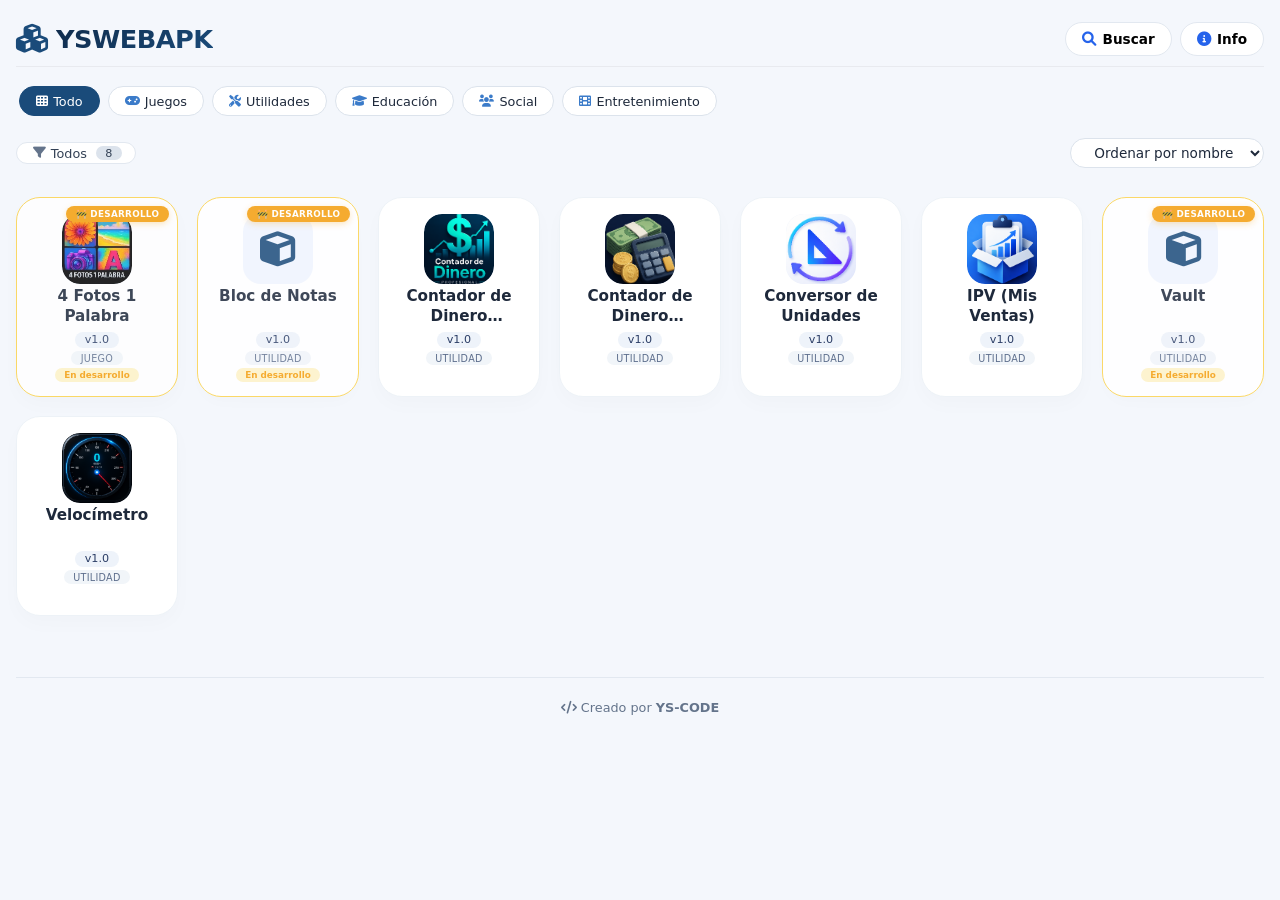
==== commit e0b351cc: "Add files via upload" ====
--- a/index.html
+++ b/index.html
@@ -3,7 +3,8 @@
 <head>
   <meta charset="UTF-8">
   <meta name="viewport" content="width=device-width, initial-scale=1.0, maximum-scale=1.0, user-scalable=yes">
-  <title>YSWEBAPK · descargas</title>
+  <title>YSWEBAPK</title>
+  <link rel="icon" href="Ico.jpeg">
   <link rel="stylesheet" href="https://cdnjs.cloudflare.com/ajax/libs/font-awesome/6.0.0-beta3/css/all.min.css">
   <style>
     * {
@@ -313,7 +314,7 @@
       justify-content: center;
       font-size: 2.2rem;
       color: #1a4b7a;
-      margin-bottom: 0.5rem;
+      margin-bottom: 0rem;
       overflow: hidden;
       flex-shrink: 0;
     }
@@ -430,7 +431,7 @@
     .modal-icon {
       width: 80px;
       height: 80px;
-      border-radius: 24px;
+      border-radius: 8px;
       background: #eaf0fa;
       display: flex;
       margin: 0 auto 0.4rem;
@@ -444,7 +445,7 @@
     .modal-icon img {
       width: 100%;
       height: 100%;
-      border-radius: 24px;
+      border-radius: 8px;
       object-fit: cover;
     }
     .modal-title {
@@ -568,8 +569,8 @@
       visibility: visible;
     }
     .screenshot-zoom-overlay img {
-      max-width: 95%;
-      max-height: 95%;
+      max-width: 99%;
+      max-height: 99%;
       object-fit: contain;
       border-radius: 12px;
       box-shadow: 0 20px 60px rgba(0,0,0,0.6);
@@ -693,12 +694,12 @@
         min-height: 170px;
       }
       .app-icon {
-        width: 56px;
-        height: 56px;
-        font-size: 1.6rem;
+        width: 80px;
+        height: 80px;
+        font-size: 1.6 rem;
       }
       .app-name {
-        font-size: 0.8rem;
+        font-size: 1.0rem;
         min-height: 2.2rem;
         -webkit-line-clamp: 2;
       }
@@ -734,7 +735,7 @@
         height: 64px;
         font-size: 2rem;
       }
-      .modal-screenshots img { height: 90px; }
+      .modal-screenshots img { height: 180px; }
       .download-btn {
         font-size: 1rem;
         padding: 0.7rem;
@@ -878,13 +879,16 @@
       <p style="margin-top:0.6rem; font-size:0.85rem; color:#64748b;">
         <i class="fas fa-copyright"></i> 2026 YS-CODE · Todos los derechos reservados
       </p>
+      <hr>
+      🚧 Desarrollo<br>
+      La Web esta en desarrollo.
     </div>
   </div>
 </div>
 
 <!-- FOOTER -->
 <div class="footer-info">
-  <i class="fas fa-code"></i> Creado por <strong>YS-CODE</strong> · <a href="mailto:yscode03@gmail.com">yscode03@gmail.com</a> · Las APKs son desarrolladas por YS-CODE.
+  <i class="fas fa-code"></i> Creado por <strong>YS-CODE</strong>
 </div>
 
 <!-- SCRIPTS -->
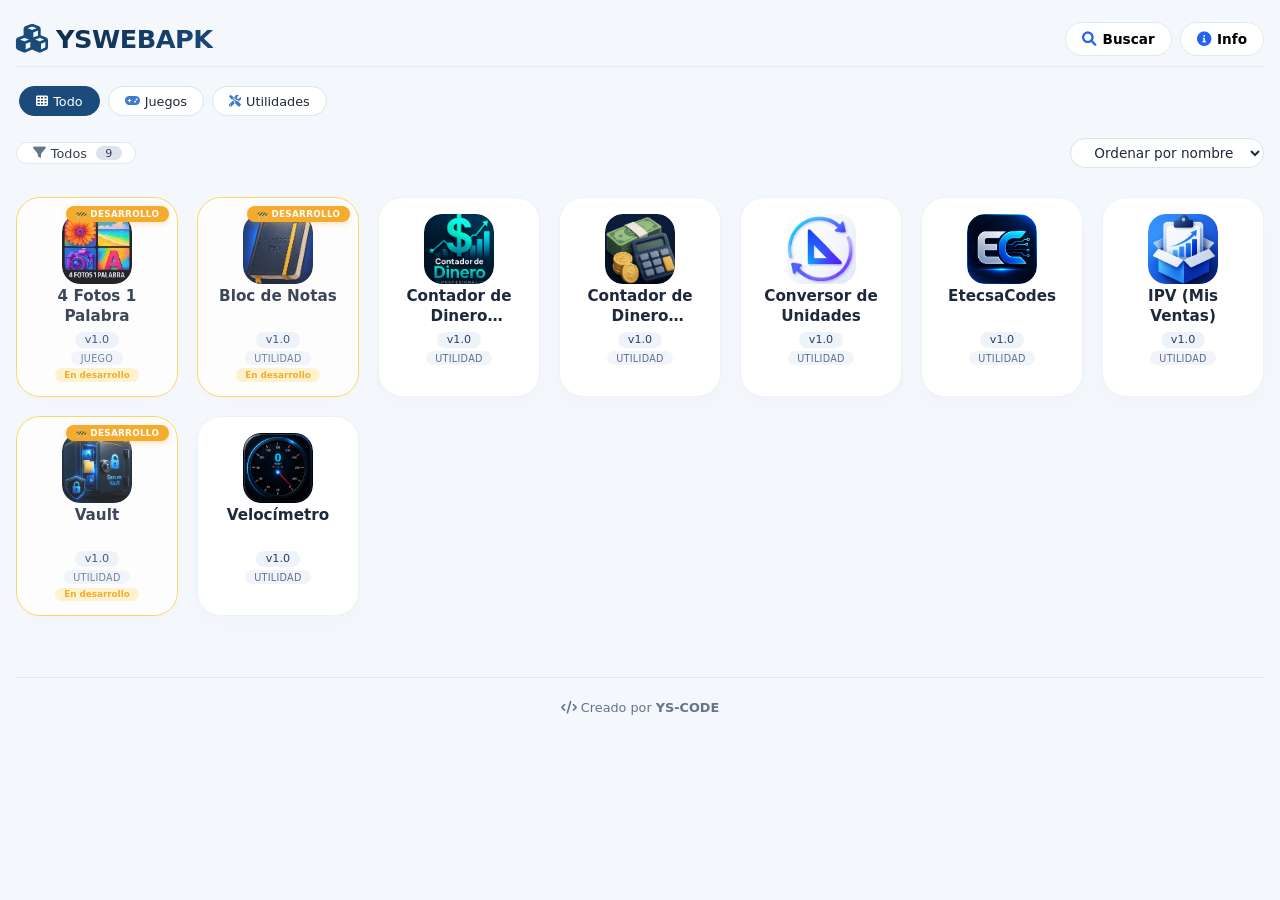
==== commit 8f19b7f6: "Add files via upload" ====
--- a/index.html
+++ b/index.html
@@ -802,9 +802,10 @@
       <button data-filter="all" class="active"><i class="fas fa-th"></i> Todo</button>
       <button data-filter="juego"><i class="fas fa-gamepad"></i> Juegos</button>
       <button data-filter="utilidad"><i class="fas fa-tools"></i> Utilidades</button>
-      <button data-filter="educación"><i class="fas fa-graduation-cap"></i> Educación</button>
+      <!-- <button data-filter="educación"><i class="fas fa-graduation-cap"></i> Educación</button>
       <button data-filter="social"><i class="fas fa-users"></i> Social</button>
       <button data-filter="entretenimiento"><i class="fas fa-film"></i> Entretenimiento</button>
+      -->
     </div>
   </div>
 
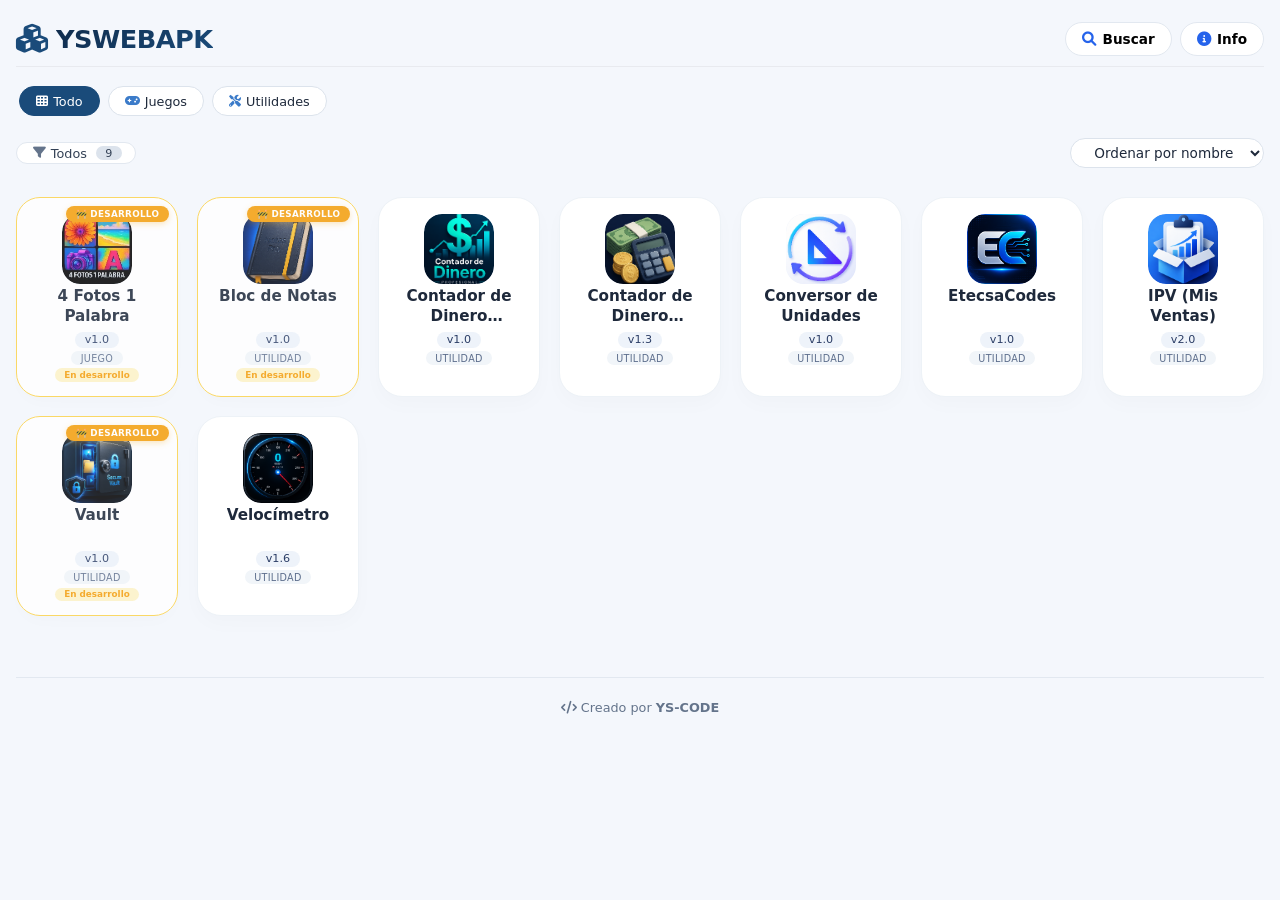
==== commit 2f87c7d3: "Add files via upload" ====
--- a/index.html
+++ b/index.html
@@ -1068,7 +1068,8 @@
           </div>
           <div class="modal-desc">${app.descripcion}</div>
           <div class="modal-screenshots">${screenshotsHtml}</div>
-          <a href="${app.link}" class="download-btn" download><i class="fas fa-download"></i> Descargar APK</a>
+          <a href="${app.link}" class="download-btn" download="${app.nombre} V${app.version}.apk"><i class="fas fa-download"></i> Descargar APK<br>
+      ${app.nombre} V${app.version}.apk</a>
         </div>
       `;
 
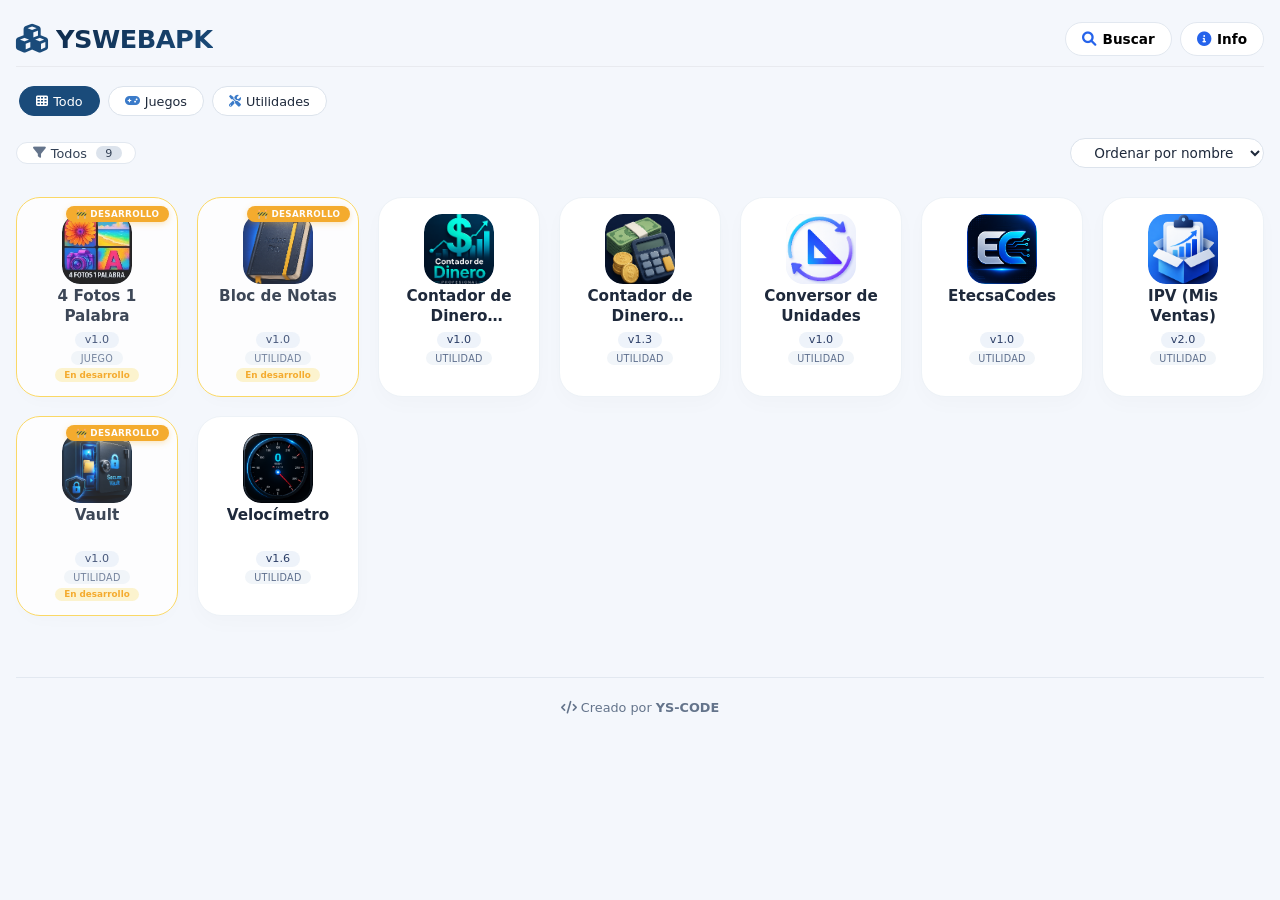
==== commit 80598cf7: "Add files via upload" ====
--- a/index.html
+++ b/index.html
@@ -7,6 +7,7 @@
   <link rel="icon" href="Ico.jpeg">
   <link rel="stylesheet" href="https://cdnjs.cloudflare.com/ajax/libs/font-awesome/6.0.0-beta3/css/all.min.css">
   <style>
+    /* (Todos los estilos se mantienen igual que en tu código original) */
     * {
       margin: 0;
       padding: 0;
@@ -22,7 +23,6 @@
       flex-direction: column;
     }
 
-    /* ===== HEADER FIJO ===== */
     .sticky-header {
       position: sticky;
       top: 0;
@@ -32,7 +32,6 @@
       padding-bottom: 0.4rem;
     }
 
-    /* HEADER */
     .header {
       display: flex;
       align-items: center;
@@ -100,7 +99,6 @@
       background: #0f3a5f;
     }
 
-    /* ===== BUSCADOR (oculto por defecto) ===== */
     .search-container {
       margin: 0.6rem 0 0.4rem;
       width: 100%;
@@ -161,7 +159,6 @@
       color: #475569;
     }
 
-    /* ===== MENÚ HORIZONTAL ===== */
     .menu-scroll-wrapper {
       margin: 0.4rem 0 0.8rem;
       overflow-x: auto;
@@ -213,7 +210,6 @@
       color: white;
     }
 
-    /* ===== TOOLBAR ===== */
     .toolbar {
       display: flex;
       flex-wrap: wrap;
@@ -256,7 +252,6 @@
       margin-left: 4px;
     }
 
-    /* ===== GRID DE APPS ===== */
     .app-grid {
       display: grid;
       grid-template-columns: repeat(auto-fill, minmax(160px, 1fr));
@@ -372,7 +367,6 @@
       flex-shrink: 0;
     }
 
-    /* ===== MODALES (sin cambios) ===== */
     .modal-overlay {
       position: fixed;
       top: 0; left: 0; width: 100%; height: 100%;
@@ -696,7 +690,7 @@
       .app-icon {
         width: 80px;
         height: 80px;
-        font-size: 1.6 rem;
+        font-size: 1.6rem;
       }
       .app-name {
         font-size: 1.0rem;
@@ -802,10 +796,6 @@
       <button data-filter="all" class="active"><i class="fas fa-th"></i> Todo</button>
       <button data-filter="juego"><i class="fas fa-gamepad"></i> Juegos</button>
       <button data-filter="utilidad"><i class="fas fa-tools"></i> Utilidades</button>
-      <!-- <button data-filter="educación"><i class="fas fa-graduation-cap"></i> Educación</button>
-      <button data-filter="social"><i class="fas fa-users"></i> Social</button>
-      <button data-filter="entretenimiento"><i class="fas fa-film"></i> Entretenimiento</button>
-      -->
     </div>
   </div>
 
@@ -1056,6 +1046,9 @@
         screenshotsHtml = '<span style="color:#94a3b8; font-size:0.8rem;">Sin capturas</span>';
       }
 
+      // Escapar posibles comillas en el enlace (por si acaso)
+      const link = app.link ? app.link.replace(/'/g, "\\'") : '#';
+
       modalBody.innerHTML = `
         <div style="display:flex; flex-direction:column;">
           <div class="modal-icon">${getIconHtml(app)}</div>
@@ -1068,8 +1061,10 @@
           </div>
           <div class="modal-desc">${app.descripcion}</div>
           <div class="modal-screenshots">${screenshotsHtml}</div>
-          <a href="${app.link}" class="download-btn" download="${app.nombre} V${app.version}.apk"><i class="fas fa-download"></i> Descargar APK<br>
-      ${app.nombre} V${app.version}.apk</a>
+          <a href="${app.link}" class="download-btn" download="${app.nombre} V${app.version}.apk" onclick="return handleDownload('${link}', this);">
+            <i class="fas fa-download"></i> Descargar APK<br>
+            ${app.nombre} V${app.version}.apk
+          </a>
         </div>
       `;
 
@@ -1214,7 +1209,6 @@
         closeDevModal();
         closeInfoModal();
         closeScreenshotZoom();
-        // Cerrar buscador si está abierto
         if (searchVisible) toggleSearch();
       }
     });
@@ -1276,6 +1270,38 @@
     processUrlParams();
 
   })();
+
+  // ===== FUNCIÓN GLOBAL PARA EL MANEJADOR DE DESCARGA =====
+  function handleDownload(link, btn) {
+    // Evita múltiples clics mientras carga
+    if (btn.dataset.loading === 'true') return false;
+    // Si el enlace no es válido, no hace nada
+    if (!link || link === '#' || link === 'apks/' || link === 'apks') return false;
+
+    // Guarda el HTML original y marca como cargando
+    btn.dataset.loading = 'true';
+    const originalHtml = btn.innerHTML;
+
+    // Cambia el botón a estado de carga
+    btn.innerHTML = '<i class="fas fa-spinner fa-pulse"></i> Procesando descarga...';
+    btn.style.opacity = '0.7';
+    btn.style.pointerEvents = 'none';
+    btn.classList.add('disabled');
+
+    // Después de 10 segundos, restaura y lanza la descarga
+    setTimeout(function() {
+      btn.innerHTML = originalHtml;
+      btn.style.opacity = '1';
+      btn.style.pointerEvents = 'auto';
+      btn.classList.remove('disabled');
+      btn.dataset.loading = 'false';
+
+      // Inicia la descarga
+      window.location.href = link;
+    }, 10000);
+
+    return false; // Previene la navegación inmediata
+  }
 </script>
 
 </body>
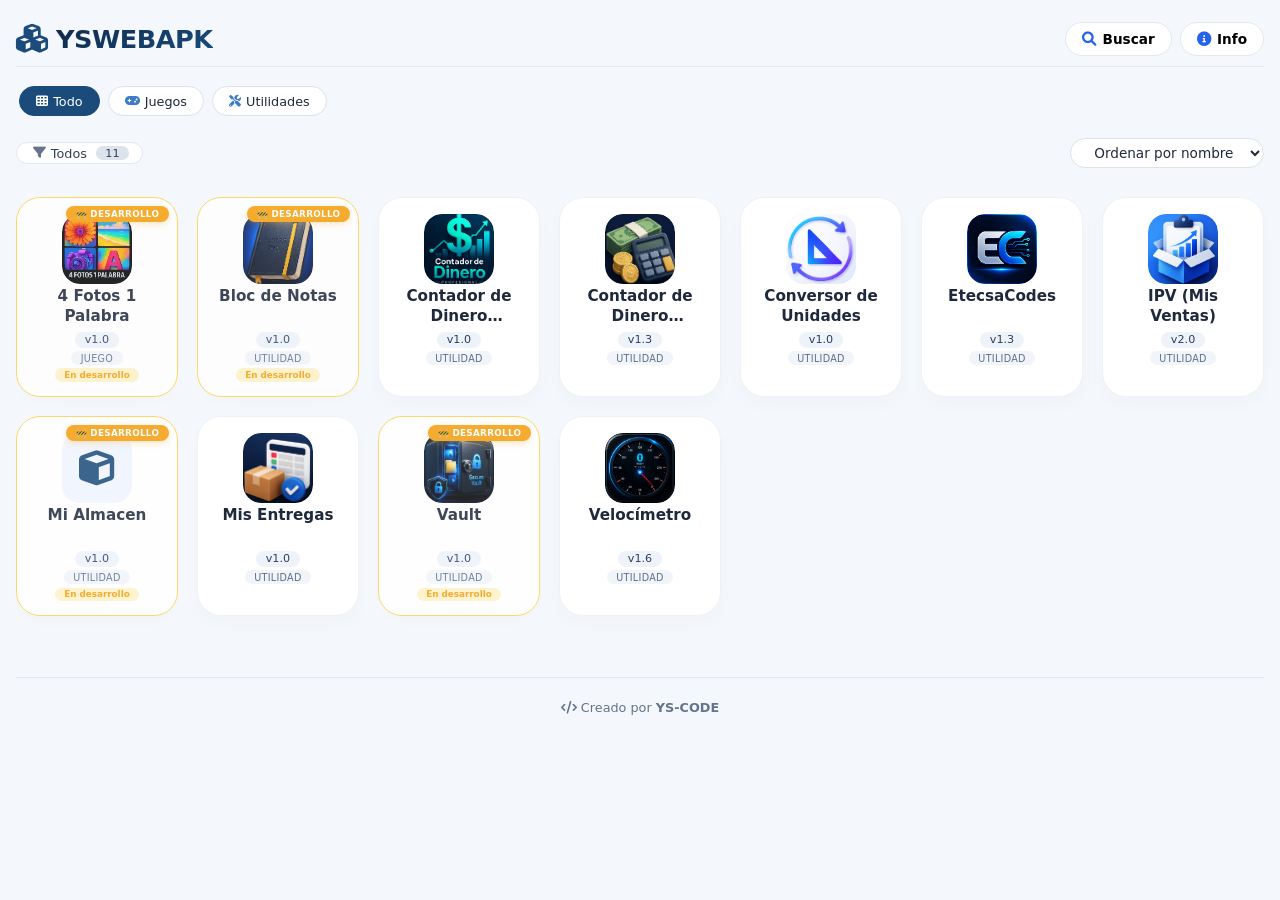
==== commit 1d4b7c6f: "Add files via upload" ====
--- a/index.html
+++ b/index.html
@@ -1287,7 +1287,9 @@
     btn.style.opacity = '0.7';
     btn.style.pointerEvents = 'none';
     btn.classList.add('disabled');
-
+    
+    // Inicia la descarga
+      window.location.href = link;
     // Después de 10 segundos, restaura y lanza la descarga
     setTimeout(function() {
       btn.innerHTML = originalHtml;
@@ -1296,8 +1298,7 @@
       btn.classList.remove('disabled');
       btn.dataset.loading = 'false';
 
-      // Inicia la descarga
-      window.location.href = link;
+      
     }, 10000);
 
     return false; // Previene la navegación inmediata
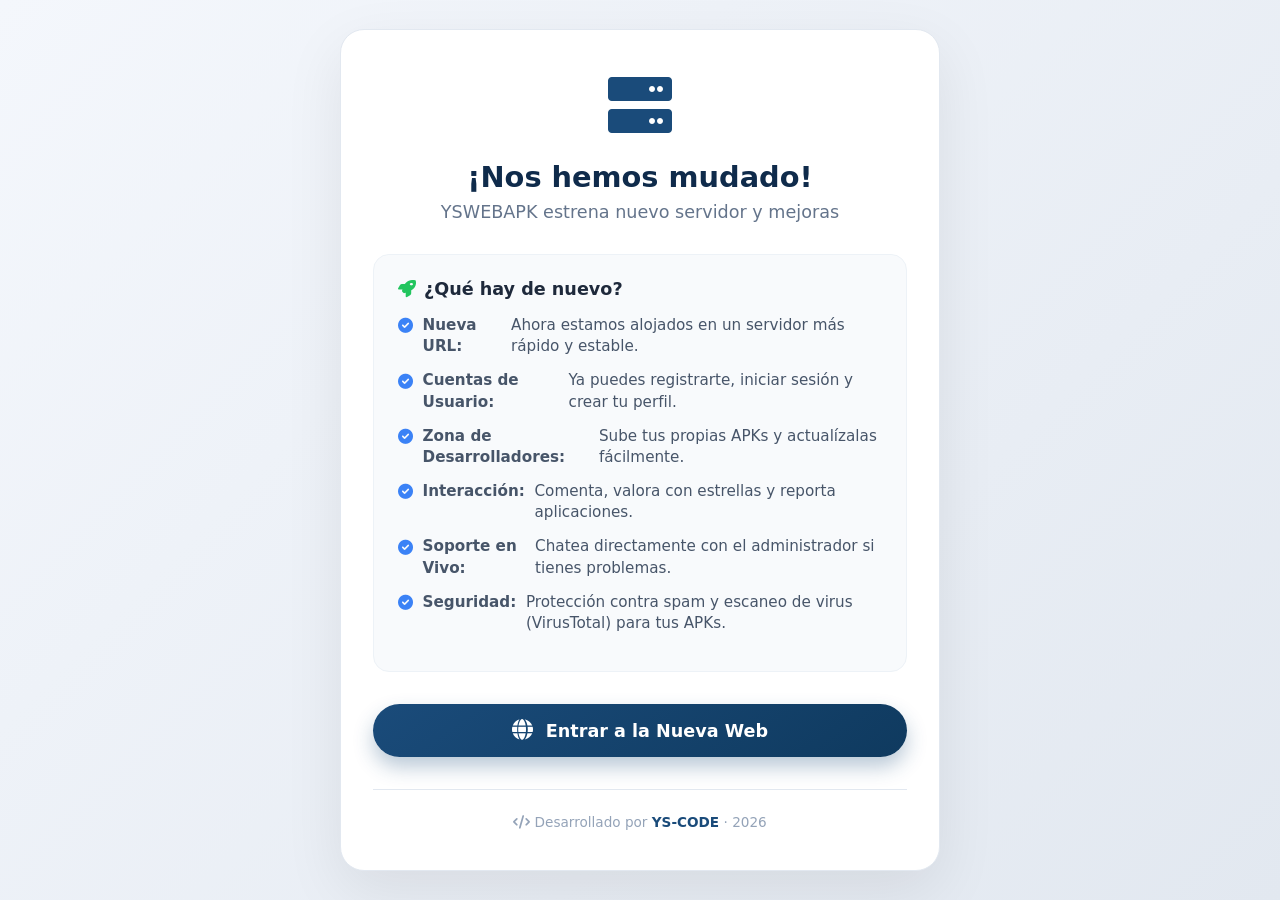
==== commit 9318c84c: "Add files via upload" ====
--- a/index.html
+++ b/index.html
@@ -1,1309 +1,193 @@
 <!DOCTYPE html>
 <html lang="es">
 <head>
-  <meta charset="UTF-8">
-  <meta name="viewport" content="width=device-width, initial-scale=1.0, maximum-scale=1.0, user-scalable=yes">
-  <title>YSWEBAPK</title>
-  <link rel="icon" href="Ico.jpeg">
-  <link rel="stylesheet" href="https://cdnjs.cloudflare.com/ajax/libs/font-awesome/6.0.0-beta3/css/all.min.css">
-  <style>
-    /* (Todos los estilos se mantienen igual que en tu código original) */
-    * {
-      margin: 0;
-      padding: 0;
-      box-sizing: border-box;
-      font-family: 'Segoe UI', Roboto, system-ui, -apple-system, sans-serif;
-    }
-    body {
-      background: #f4f7fc;
-      color: #1e293b;
-      padding: 0 1rem 2rem;
-      min-height: 100vh;
-      display: flex;
-      flex-direction: column;
-    }
+    <meta charset="UTF-8">
+    <meta name="viewport" content="width=device-width, initial-scale=1.0">
+    <title>YSWEBAPK - ¡Nos hemos mudado!</title>
+    <link rel="icon" href="https://ysw.infinityfree.me/Ico.jpeg">
+    <link rel="stylesheet" href="https://cdnjs.cloudflare.com/ajax/libs/font-awesome/6.0.0-beta3/css/all.min.css">
+    <style>
+        * {
+            margin: 0;
+            padding: 0;
+            box-sizing: border-box;
+            font-family: 'Segoe UI', Roboto, system-ui, -apple-system, sans-serif;
+        }
 
-    .sticky-header {
-      position: sticky;
-      top: 0;
-      z-index: 100;
-      background: #f4f7fc;
-      padding-top: 0.8rem;
-      padding-bottom: 0.4rem;
-    }
+        body {
+            background: linear-gradient(135deg, #f4f7fc 0%, #e2e8f0 100%);
+            color: #1e293b;
+            min-height: 100vh;
+            display: flex;
+            align-items: center;
+            justify-content: center;
+            padding: 1.5rem;
+        }
 
-    .header {
-      display: flex;
-      align-items: center;
-      justify-content: space-between;
-      padding: 0.6rem 0 0.6rem;
-      flex-wrap: wrap;
-      border-bottom: 1px solid rgba(0,0,0,0.05);
-      gap: 0.5rem;
-    }
-    .logo-area {
-      display: flex;
-      align-items: center;
-      gap: 0.5rem;
-      flex-shrink: 0;
-    }
-    .logo-area h1 {
-      font-weight: 700;
-      font-size: 1.6rem;
-      letter-spacing: -0.5px;
-      background: linear-gradient(145deg, #0f2b4b, #1a4b7a);
-      -webkit-background-clip: text;
-      -webkit-text-fill-color: transparent;
-      background-clip: text;
-    }
-    .logo-area i {
-      font-size: 1.8rem;
-      color: #1a4b7a;
-    }
-    .header-buttons {
-      display: flex;
-      gap: 0.5rem;
-      flex-wrap: wrap;
-    }
-    .header-btn {
-      background: white;
-      border: none;
-      padding: 0.5rem 1rem;
-      border-radius: 40px;
-      font-weight: 600;
-      font-size: 0.85rem;
-      display: flex;
-      align-items: center;
-      gap: 0.4rem;
-      cursor: pointer;
-      border: 1px solid #e2e8f0;
-      transition: all 0.2s;
-      white-space: nowrap;
-    }
-    .header-btn:hover {
-      background: #f1f5f9;
-    }
-    .header-btn i {
-      color: #2563eb;
-      font-size: 0.9rem;
-    }
-    .header-btn.active-btn {
-      background: #1a4b7a;
-      border-color: #1a4b7a;
-      color: white;
-    }
-    .header-btn.active-btn i {
-      color: white;
-    }
-    .header-btn.active-btn:hover {
-      background: #0f3a5f;
-    }
+        .container {
+            background: #ffffff;
+            max-width: 600px;
+            width: 100%;
+            border-radius: 24px;
+            padding: 2.5rem 2rem;
+            box-shadow: 0 20px 60px rgba(0, 0, 0, 0.08);
+            border: 1px solid #e2e8f0;
+            text-align: center;
+            animation: slideUp 0.6s ease-out;
+        }
 
-    .search-container {
-      margin: 0.6rem 0 0.4rem;
-      width: 100%;
-      max-height: 0;
-      overflow: hidden;
-      transition: max-height 0.4s ease, margin 0.3s ease, opacity 0.3s ease;
-      opacity: 0;
-    }
-    .search-container.visible {
-      max-height: 100px;
-      opacity: 1;
-      margin: 0.6rem 0 0.6rem;
-    }
-    .search-box {
-      display: flex;
-      align-items: center;
-      background: white;
-      border: 1px solid #dce3ec;
-      border-radius: 60px;
-      padding: 0.3rem 1rem;
-      transition: all 0.2s;
-      box-shadow: 0 2px 6px rgba(0,0,0,0.02);
-    }
-    .search-box:focus-within {
-      border-color: #1a4b7a;
-      box-shadow: 0 4px 12px rgba(26, 75, 122, 0.1);
-    }
-    .search-box i {
-      color: #94a3b8;
-      font-size: 0.95rem;
-      margin-right: 0.6rem;
-    }
-    .search-box input {
-      border: none;
-      outline: none;
-      flex: 1;
-      padding: 0.4rem 0;
-      font-size: 0.9rem;
-      background: transparent;
-      color: #1e293b;
-    }
-    .search-box input::placeholder {
-      color: #94a3b8;
-    }
-    .search-clear {
-      background: none;
-      border: none;
-      color: #94a3b8;
-      cursor: pointer;
-      padding: 0 0.2rem;
-      font-size: 0.9rem;
-      display: none;
-    }
-    .search-clear.visible {
-      display: block;
-    }
-    .search-clear:hover {
-      color: #475569;
-    }
+        @keyframes slideUp {
+            from { opacity: 0; transform: translateY(30px); }
+            to { opacity: 1; transform: translateY(0); }
+        }
 
-    .menu-scroll-wrapper {
-      margin: 0.4rem 0 0.8rem;
-      overflow-x: auto;
-      white-space: nowrap;
-      padding: 0.2rem 0.2rem 0.6rem;
-      scrollbar-width: thin;
-      -webkit-overflow-scrolling: touch;
-    }
-    .menu-scroll-wrapper::-webkit-scrollbar {
-      height: 4px;
-    }
-    .menu-scroll-wrapper::-webkit-scrollbar-thumb {
-      background: #b9c8dd;
-      border-radius: 20px;
-    }
-    .menu-scroll {
-      display: inline-flex;
-      gap: 0.5rem;
-      flex-wrap: nowrap;
-    }
-    .menu-scroll button {
-      background: white;
-      border: 1px solid #dce3ec;
-      padding: 0.4rem 1rem;
-      border-radius: 40px;
-      font-weight: 500;
-      font-size: 0.8rem;
-      color: #1e293b;
-      transition: all 0.15s;
-      cursor: pointer;
-      display: inline-flex;
-      align-items: center;
-      gap: 5px;
-    }
-    .menu-scroll button i {
-      color: #3b7bc9;
-      font-size: 0.75rem;
-    }
-    .menu-scroll button:hover {
-      background: #eef3fa;
-      border-color: #b3c7e0;
-    }
-    .menu-scroll button.active {
-      background: #1a4b7a;
-      border-color: #1a4b7a;
-      color: white;
-    }
-    .menu-scroll button.active i {
-      color: white;
-    }
+        .icon-server {
+            font-size: 4rem;
+            color: #1a4b7a;
+            margin-bottom: 1rem;
+            animation: pulse 2s infinite;
+        }
 
-    .toolbar {
-      display: flex;
-      flex-wrap: wrap;
-      align-items: center;
-      justify-content: space-between;
-      gap: 0.6rem;
-      margin: 0.1rem 0 1rem;
-    }
-    .sort-selector {
-      background: white;
-      border: 1px solid #dce3ec;
-      border-radius: 40px;
-      padding: 0.3rem 0.8rem 0.3rem 1.2rem;
-      font-weight: 500;
-      color: #1e293b;
-      outline: none;
-      font-size: 0.85rem;
-      cursor: pointer;
-    }
-    .filter-badge {
-      display: flex;
-      align-items: center;
-      gap: 0.3rem;
-      background: white;
-      padding: 0.15rem 0.8rem 0.15rem 1rem;
-      border-radius: 40px;
-      border: 1px solid #e2e8f0;
-      font-size: 0.8rem;
-      color: #334155;
-    }
-    .filter-badge i {
-      color: #64748b;
-      font-size: 0.8rem;
-    }
-    .badge-count {
-      background: #dce3ec;
-      padding: 0.05rem 0.6rem;
-      border-radius: 40px;
-      font-size: 0.7rem;
-      margin-left: 4px;
-    }
+        @keyframes pulse {
+            0% { transform: scale(1); }
+            50% { transform: scale(1.05); }
+            100% { transform: scale(1); }
+        }
 
-    .app-grid {
-      display: grid;
-      grid-template-columns: repeat(auto-fill, minmax(160px, 1fr));
-      gap: 1.2rem;
-      margin: 0.4rem 0 1.8rem;
-    }
-    .app-card {
-      background: white;
-      border-radius: 24px;
-      padding: 1rem 0.6rem 0.8rem;
-      box-shadow: 0 8px 20px rgba(0,0,0,0.02);
-      transition: all 0.2s;
-      border: 1px solid #edf2f7;
-      text-align: center;
-      cursor: pointer;
-      display: flex;
-      flex-direction: column;
-      align-items: center;
-      position: relative;
-      min-height: 200px;
-    }
-    .app-card:hover {
-      transform: translateY(-4px);
-      box-shadow: 0 16px 30px rgba(0,20,40,0.06);
-      border-color: #cbd9ed;
-    }
-    .app-card .dev-badge {
-      position: absolute;
-      top: 0.5rem;
-      right: 0.5rem;
-      background: #f59e0b;
-      color: white;
-      font-size: 0.55rem;
-      font-weight: 700;
-      padding: 0.2rem 0.6rem;
-      border-radius: 20px;
-      text-transform: uppercase;
-      letter-spacing: 0.3px;
-      box-shadow: 0 2px 6px rgba(245, 158, 11, 0.3);
-    }
-    .app-card.dev-mode {
-      opacity: 0.85;
-      border-color: #fcd34d;
-    }
-    .app-card.dev-mode:hover {
-      border-color: #f59e0b;
-    }
-    .app-icon {
-      width: 70px;
-      height: 70px;
-      border-radius: 18px;
-      background: #f0f5fe;
-      display: flex;
-      align-items: center;
-      justify-content: center;
-      font-size: 2.2rem;
-      color: #1a4b7a;
-      margin-bottom: 0rem;
-      overflow: hidden;
-      flex-shrink: 0;
-    }
-    .app-icon img {
-      width: 100%;
-      height: 100%;
-      border-radius: 18px;
-      object-fit: cover;
-    }
-    .app-name {
-      font-weight: 600;
-      font-size: 0.95rem;
-      margin: 0.2rem 0 0.1rem;
-      line-height: 1.3;
-      word-wrap: break-word;
-      overflow-wrap: break-word;
-      hyphens: auto;
-      max-width: 100%;
-      display: -webkit-box;
-      -webkit-line-clamp: 2;
-      -webkit-box-orient: vertical;
-      overflow: hidden;
-      text-overflow: ellipsis;
-      min-height: 2.6rem;
-    }
-    .app-version {
-      font-size: 0.7rem;
-      background: #eef3fa;
-      padding: 0.1rem 0.6rem;
-      border-radius: 40px;
-      color: #2c3e66;
-      margin-top: 0.1rem;
-      flex-shrink: 0;
-    }
-    .app-category {
-      font-size: 0.6rem;
-      text-transform: uppercase;
-      letter-spacing: 0.3px;
-      color: #5e6f8d;
-      background: #f1f5f9;
-      padding: 0.1rem 0.6rem;
-      border-radius: 20px;
-      margin: 0.2rem 0 0;
-      flex-shrink: 0;
-    }
-    .app-dev-text {
-      font-size: 0.55rem;
-      color: #f59e0b;
-      font-weight: 600;
-      margin-top: 0.2rem;
-      background: #fef3c7;
-      padding: 0.1rem 0.6rem;
-      border-radius: 12px;
-      display: inline-block;
-      flex-shrink: 0;
-    }
+        h1 {
+            font-size: 1.8rem;
+            color: #0f2b4b;
+            margin-bottom: 0.5rem;
+            font-weight: 800;
+        }
 
-    .modal-overlay {
-      position: fixed;
-      top: 0; left: 0; width: 100%; height: 100%;
-      background: rgba(0,0,0,0.65);
-      backdrop-filter: blur(5px);
-      z-index: 999;
-      display: flex;
-      align-items: center;
-      justify-content: center;
-      padding: 1rem;
-      opacity: 0;
-      visibility: hidden;
-      transition: 0.2s;
-    }
-    .modal-overlay.open {
-      opacity: 1;
-      visibility: visible;
-    }
-    .modal-content {
-      background: white;
-      width: 100%;
-      max-width: 520px;
-      max-height: 94vh;
-      border-radius: 32px;
-      padding: 1.8rem 1.2rem 1.6rem;
-      overflow-y: auto;
-      position: relative;
-      box-shadow: 0 30px 60px rgba(0,0,0,0.3);
-      animation: modalPop 0.25s ease;
-    }
-    @keyframes modalPop {
-      0% { transform: scale(0.92); opacity: 0.2; }
-      100% { transform: scale(1); opacity: 1; }
-    }
-    .modal-close {
-      position: absolute;
-      top: 1rem;
-      right: 1.2rem;
-      background: #f1f5f9;
-      border: none;
-      border-radius: 40px;
-      width: 40px;
-      height: 40px;
-      font-size: 1.4rem;
-      cursor: pointer;
-      display: flex;
-      align-items: center;
-      justify-content: center;
-      color: #1e293b;
-      transition: 0.15s;
-      z-index: 10;
-    }
-    .modal-close:hover {
-      background: #e2e8f0;
-    }
-    .modal-icon {
-      width: 80px;
-      height: 80px;
-      border-radius: 8px;
-      background: #eaf0fa;
-      display: flex;
-      margin: 0 auto 0.4rem;
-      align-items: center;
-      justify-content: center;
-      font-size: 2.8rem;
-      color: #1a4b7a;
-      overflow: hidden;
-      flex-shrink: 0;
-    }
-    .modal-icon img {
-      width: 100%;
-      height: 100%;
-      border-radius: 8px;
-      object-fit: cover;
-    }
-    .modal-title {
-      font-size: 1.6rem;
-      font-weight: 700;
-      text-align: center;
-      word-wrap: break-word;
-      overflow-wrap: break-word;
-      hyphens: auto;
-    }
-    .modal-meta {
-      display: flex;
-      justify-content: center;
-      gap: 0.8rem;
-      flex-wrap: wrap;
-      margin: 0.2rem 0 0.6rem;
-      font-size: 0.85rem;
-      color: #475569;
-    }
-    .modal-desc {
-      background: #f8fafc;
-      padding: 0.8rem 1rem;
-      border-radius: 20px;
-      margin: 0.6rem 0 1rem;
-      font-size: 0.95rem;
-      line-height: 1.4;
-      border: 1px solid #edf2f7;
-    }
-    .modal-screenshots {
-      display: flex;
-      gap: 0.6rem;
-      overflow-x: auto;
-      padding: 0.3rem 0.1rem 0.8rem;
-      scrollbar-width: thin;
-    }
-    .modal-screenshots img {
-      height: 120px;
-      width: auto;
-      border-radius: 16px;
-      border: 1px solid #e2e8f0;
-      object-fit: cover;
-      flex-shrink: 0;
-      background: #f1f5f9;
-      cursor: pointer;
-      transition: transform 0.15s;
-    }
-    .modal-screenshots img:hover {
-      transform: scale(1.02);
-    }
-    .download-btn {
-      display: block;
-      width: 100%;
-      padding: 0.9rem;
-      background: #1a4b7a;
-      color: white;
-      border: none;
-      border-radius: 60px;
-      font-weight: 700;
-      font-size: 1.2rem;
-      margin-top: 1.2rem;
-      text-align: center;
-      transition: 0.15s;
-      cursor: pointer;
-      text-decoration: none;
-    }
-    .download-btn:hover {
-      background: #0f3a5f;
-      transform: scale(0.98);
-    }
-    .download-btn.disabled {
-      background: #94a3b8;
-      cursor: not-allowed;
-      opacity: 0.7;
-    }
-    .download-btn.disabled:hover {
-      transform: none;
-      background: #94a3b8;
-    }
+        h2 {
+            font-size: 1.1rem;
+            color: #64748b;
+            font-weight: 500;
+            margin-bottom: 2rem;
+        }
 
-    .dev-modal-content {
-      text-align: center;
-      max-width: 400px;
-    }
-    .dev-modal-content .dev-icon {
-      font-size: 4rem;
-      color: #f59e0b;
-      margin-bottom: 0.5rem;
-    }
-    .dev-modal-content h2 {
-      font-size: 1.6rem;
-      margin-bottom: 0.3rem;
-    }
-    .dev-modal-content .dev-sub {
-      color: #64748b;
-      margin-bottom: 1rem;
-    }
-    .dev-modal-content .dev-info {
-      background: #fef3c7;
-      padding: 1rem;
-      border-radius: 16px;
-      border: 1px solid #fcd34d;
-      line-height: 1.6;
-    }
+        .features-list {
+            text-align: left;
+            background: #f8fafc;
+            border-radius: 16px;
+            padding: 1.5rem;
+            margin-bottom: 2rem;
+            border: 1px solid #edf2f7;
+        }
 
-    .screenshot-zoom-overlay {
-      position: fixed;
-      top: 0; left: 0; width: 100%; height: 100%;
-      background: rgba(0,0,0,0.92);
-      z-index: 1100;
-      display: flex;
-      align-items: center;
-      justify-content: center;
-      padding: 1rem;
-      opacity: 0;
-      visibility: hidden;
-      transition: 0.25s;
-      cursor: pointer;
-    }
-    .screenshot-zoom-overlay.open {
-      opacity: 1;
-      visibility: visible;
-    }
-    .screenshot-zoom-overlay img {
-      max-width: 99%;
-      max-height: 99%;
-      object-fit: contain;
-      border-radius: 12px;
-      box-shadow: 0 20px 60px rgba(0,0,0,0.6);
-      animation: zoomIn 0.3s ease;
-    }
-    @keyframes zoomIn {
-      0% { transform: scale(0.8); opacity: 0; }
-      100% { transform: scale(1); opacity: 1; }
-    }
-    .screenshot-zoom-close {
-      position: absolute;
-      top: 1.5rem;
-      right: 2rem;
-      background: rgba(255,255,255,0.15);
-      border: none;
-      border-radius: 50%;
-      width: 50px;
-      height: 50px;
-      font-size: 1.8rem;
-      color: white;
-      cursor: pointer;
-      display: flex;
-      align-items: center;
-      justify-content: center;
-      transition: 0.15s;
-      backdrop-filter: blur(4px);
-    }
-    .screenshot-zoom-close:hover {
-      background: rgba(255,255,255,0.25);
-    }
+        .features-list h3 {
+            font-size: 1.1rem;
+            color: #1e293b;
+            margin-bottom: 1rem;
+            display: flex;
+            align-items: center;
+            gap: 0.5rem;
+        }
 
-    .info-modal-content {
-      max-width: 420px;
-      text-align: center;
-    }
-    .info-modal-content .info-icon {
-      font-size: 3.5rem;
-      color: #1a4b7a;
-      margin-bottom: 0.5rem;
-    }
-    .info-modal-content h2 {
-      font-size: 1.8rem;
-      margin-bottom: 0.3rem;
-    }
-    .info-modal-content .info-sub {
-      color: #475569;
-      margin-bottom: 1.2rem;
-      font-size: 0.95rem;
-    }
-    .info-modal-content .info-detail {
-      background: #f8fafc;
-      padding: 1rem;
-      border-radius: 20px;
-      border: 1px solid #edf2f7;
-      line-height: 1.6;
-      font-size: 0.95rem;
-    }
-    .info-modal-content .info-detail i {
-      color: #1a4b7a;
-      width: 1.4rem;
-    }
-    .info-modal-content .info-detail a {
-      color: #1a4b7a;
-      text-decoration: none;
-      font-weight: 500;
-    }
-    .info-modal-content .info-detail a:hover {
-      text-decoration: underline;
-    }
+        .features-list h3 i {
+            color: #22c55e;
+        }
 
-    .link-notification {
-      position: fixed;
-      top: 1.5rem;
-      left: 50%;
-      transform: translateX(-50%);
-      background: #1a4b7a;
-      color: white;
-      padding: 0.8rem 2rem;
-      border-radius: 60px;
-      font-weight: 500;
-      box-shadow: 0 8px 30px rgba(0,0,0,0.2);
-      z-index: 9999;
-      opacity: 0;
-      visibility: hidden;
-      transition: all 0.3s ease;
-      display: flex;
-      align-items: center;
-      gap: 0.8rem;
-      font-size: 0.95rem;
-    }
-    .link-notification.show {
-      opacity: 1;
-      visibility: visible;
-      top: 2rem;
-    }
-    .link-notification i {
-      color: #93c5fd;
-    }
+        .features-list ul {
+            list-style: none;
+        }
 
-    .footer-info {
-      margin-top: 2rem;
-      text-align: center;
-      font-size: 0.8rem;
-      color: #64748b;
-      border-top: 1px solid #e2e8f0;
-      padding-top: 1.4rem;
-    }
-    .footer-info a {
-      color: #1a4b7a;
-      text-decoration: none;
-      font-weight: 500;
-    }
+        .features-list li {
+            margin-bottom: 0.8rem;
+            font-size: 0.95rem;
+            color: #475569;
+            display: flex;
+            align-items: flex-start;
+            gap: 0.6rem;
+            line-height: 1.4;
+        }
 
-    @media (max-width: 480px) {
-      .app-grid { 
-        grid-template-columns: repeat(2, 1fr); 
-        gap: 0.8rem;
-      }
-      .app-card {
-        padding: 0.8rem 0.4rem 0.6rem;
-        min-height: 170px;
-      }
-      .app-icon {
-        width: 80px;
-        height: 80px;
-        font-size: 1.6rem;
-      }
-      .app-name {
-        font-size: 1.0rem;
-        min-height: 2.2rem;
-        -webkit-line-clamp: 2;
-      }
-      .app-version { font-size: 0.6rem; }
-      .app-category { font-size: 0.5rem; }
-      .app-dev-text { font-size: 0.5rem; }
-      .app-card .dev-badge {
-        font-size: 0.45rem;
-        padding: 0.1rem 0.4rem;
-      }
-      .header { 
-        flex-direction: row; 
-        padding: 0.4rem 0;
-      }
-      .logo-area h1 { 
-        font-size: 1.3rem; 
-      }
-      .header-btn {
-        font-size: 0.75rem;
-        padding: 0.4rem 0.7rem;
-      }
-      .header-btn i { font-size: 0.8rem; }
-      .modal-content { padding: 1.2rem 0.8rem; }
-      .link-notification { 
-        font-size: 0.8rem; 
-        padding: 0.6rem 1.2rem;
-        max-width: 90%;
-        text-align: center;
-      }
-      .modal-title { font-size: 1.3rem; }
-      .modal-icon {
-        width: 64px;
-        height: 64px;
-        font-size: 2rem;
-      }
-      .modal-screenshots img { height: 180px; }
-      .download-btn {
-        font-size: 1rem;
-        padding: 0.7rem;
-      }
-      .menu-scroll button {
-        font-size: 0.7rem;
-        padding: 0.3rem 0.7rem;
-      }
-      .filter-badge { font-size: 0.7rem; padding: 0.1rem 0.6rem; }
-      .sort-selector { font-size: 0.75rem; padding: 0.2rem 0.6rem 0.2rem 1rem; }
-    }
+        .features-list li i {
+            color: #3b82f6;
+            margin-top: 0.2rem;
+        }
 
-    @media (max-width: 380px) {
-      .app-grid { 
-        grid-template-columns: repeat(2, 1fr); 
-        gap: 0.6rem;
-      }
-      .app-card {
-        min-height: 150px;
-        padding: 0.6rem 0.3rem 0.5rem;
-      }
-      .app-icon {
-        width: 48px;
-        height: 48px;
-        font-size: 1.4rem;
-      }
-      .app-name {
-        font-size: 0.7rem;
-        min-height: 1.8rem;
-        -webkit-line-clamp: 2;
-      }
-    }
-  </style>
+        .btn-go {
+            display: inline-flex;
+            align-items: center;
+            justify-content: center;
+            gap: 0.8rem;
+            background: linear-gradient(145deg, #1a4b7a, #0f3a5f);
+            color: white;
+            text-decoration: none;
+            padding: 1rem 2rem;
+            border-radius: 50px;
+            font-weight: 700;
+            font-size: 1.1rem;
+            width: 100%;
+            transition: all 0.3s ease;
+            box-shadow: 0 10px 20px rgba(26, 75, 122, 0.3);
+        }
+
+        .btn-go:hover {
+            transform: translateY(-3px);
+            box-shadow: 0 15px 25px rgba(26, 75, 122, 0.4);
+            background: linear-gradient(145deg, #0f3a5f, #1a4b7a);
+        }
+
+        .btn-go i {
+            font-size: 1.3rem;
+        }
+
+        .footer {
+            margin-top: 2rem;
+            font-size: 0.85rem;
+            color: #94a3b8;
+            border-top: 1px solid #e2e8f0;
+            padding-top: 1.5rem;
+        }
+
+        .footer strong {
+            color: #1a4b7a;
+        }
+
+        @media (max-width: 480px) {
+            .container { padding: 1.8rem 1.2rem; }
+            h1 { font-size: 1.5rem; }
+            h2 { font-size: 1rem; }
+            .features-list { padding: 1rem; }
+            .features-list li { font-size: 0.85rem; }
+            .btn-go { font-size: 1rem; padding: 0.9rem 1.5rem; }
+        }
+    </style>
 </head>
 <body>
 
-<!-- ===== HEADER FIJO ===== -->
-<div class="sticky-header">
+    <div class="container">
+        <div class="icon-server">
+            <i class="fas fa-server"></i>
+        </div>
+        
+        <h1>¡Nos hemos mudado!</h1>
+        <h2>YSWEBAPK estrena nuevo servidor y mejoras</h2>
 
-  <!-- HEADER -->
-  <header class="header">
-    <div class="logo-area">
-      <i class="fas fa-cubes"></i>
-      <h1>YSWEBAPK</h1>
+        <div class="features-list">
+            <h3><i class="fas fa-rocket"></i> ¿Qué hay de nuevo?</h3>
+            <ul>
+                <li><i class="fas fa-check-circle"></i> <strong>Nueva URL:</strong> Ahora estamos alojados en un servidor más rápido y estable.</li>
+                <li><i class="fas fa-check-circle"></i> <strong>Cuentas de Usuario:</strong> Ya puedes registrarte, iniciar sesión y crear tu perfil.</li>
+                <li><i class="fas fa-check-circle"></i> <strong>Zona de Desarrolladores:</strong> Sube tus propias APKs y actualízalas fácilmente.</li>
+                <li><i class="fas fa-check-circle"></i> <strong>Interacción:</strong> Comenta, valora con estrellas y reporta aplicaciones.</li>
+                <li><i class="fas fa-check-circle"></i> <strong>Soporte en Vivo:</strong> Chatea directamente con el administrador si tienes problemas.</li>
+                <li><i class="fas fa-check-circle"></i> <strong>Seguridad:</strong> Protección contra spam y escaneo de virus (VirusTotal) para tus APKs.</li>
+            </ul>
+        </div>
+
+        <a href="https://ysw.infinityfree.me/" class="btn-go">
+            <i class="fas fa-globe"></i> Entrar a la Nueva Web
+        </a>
+
+        <div class="footer">
+            <i class="fas fa-code"></i> Desarrollado por <strong>YS-CODE</strong> · 2026
+        </div>
     </div>
-    <div class="header-buttons">
-      <button class="header-btn" id="toggleSearchBtn"><i class="fas fa-search"></i> Buscar</button>
-      <button class="header-btn" id="infoBtn"><i class="fas fa-info-circle"></i> Info</button>
-    </div>
-  </header>
-
-  <!-- BUSCADOR (oculto por defecto) -->
-  <div class="search-container" id="searchContainer">
-    <div class="search-box">
-      <i class="fas fa-search"></i>
-      <input type="text" id="searchInput" placeholder="Buscar por nombre, categoría o descripción..." autocomplete="off">
-      <button class="search-clear" id="searchClear"><i class="fas fa-times-circle"></i></button>
-    </div>
-  </div>
-
-  <!-- MENÚ HORIZONTAL -->
-  <div class="menu-scroll-wrapper">
-    <div class="menu-scroll" id="quickMenu">
-      <button data-filter="all" class="active"><i class="fas fa-th"></i> Todo</button>
-      <button data-filter="juego"><i class="fas fa-gamepad"></i> Juegos</button>
-      <button data-filter="utilidad"><i class="fas fa-tools"></i> Utilidades</button>
-    </div>
-  </div>
-
-  <!-- TOOLBAR -->
-  <div class="toolbar">
-    <div class="filter-badge">
-      <i class="fas fa-filter"></i>
-      <span id="filterLabel">Todos</span>
-      <span class="badge-count" id="resultCount">0</span>
-    </div>
-    <select class="sort-selector" id="sortSelect">
-      <option value="nombre">Ordenar por nombre</option>
-      <option value="fecha">Fecha (reciente)</option>
-      <option value="tamaño">Tamaño</option>
-      <option value="categoria">Categoría</option>
-    </select>
-  </div>
-
-</div>
-
-<!-- ===== NOTIFICACIÓN DE ENLACE ===== -->
-<div class="link-notification" id="linkNotification">
-  <i class="fas fa-link"></i>
-  <span id="linkNotificationText">Abriendo aplicación...</span>
-</div>
-
-<!-- ===== GRID DE APPS ===== -->
-<div class="app-grid" id="appGrid"></div>
-
-<!-- ===== MODALES ===== -->
-
-<!-- MODAL APK -->
-<div class="modal-overlay" id="modalOverlay">
-  <div class="modal-content" id="modalContent">
-    <button class="modal-close" id="modalClose"><i class="fas fa-times"></i></button>
-    <div id="modalBody"></div>
-  </div>
-</div>
-
-<!-- MODAL "EN DESARROLLO" -->
-<div class="modal-overlay" id="devModalOverlay">
-  <div class="modal-content dev-modal-content">
-    <button class="modal-close" id="devModalClose"><i class="fas fa-times"></i></button>
-    <div class="dev-icon"><i class="fas fa-code"></i></div>
-    <h2>🚧 En Desarrollo</h2>
-    <p class="dev-sub">Esta aplicación aún no está disponible</p>
-    <div class="dev-info" id="devInfoContent">
-      <p><i class="fas fa-spinner fa-pulse"></i> Estamos trabajando para traerte esta aplicación lo antes posible.</p>
-      <p style="margin-top: 0.5rem; font-size: 0.85rem; color: #64748b;">Mantente atento a futuras actualizaciones.</p>
-    </div>
-  </div>
-</div>
-
-<!-- MODAL ZOOM CAPTURA -->
-<div class="screenshot-zoom-overlay" id="screenshotZoomOverlay">
-  <button class="screenshot-zoom-close" id="screenshotZoomClose"><i class="fas fa-times"></i></button>
-  <img id="screenshotZoomImage" src="" alt="Captura ampliada">
-</div>
-
-<!-- MODAL INFORMACIÓN -->
-<div class="modal-overlay" id="infoModalOverlay">
-  <div class="modal-content info-modal-content">
-    <button class="modal-close" id="infoModalClose"><i class="fas fa-times"></i></button>
-    <div class="info-icon"><i class="fas fa-cubes"></i></div>
-    <h2>YSWEBAPK</h2>
-    <p class="info-sub">Plataforma de descargas de APKs</p>
-    <div class="info-detail">
-      <p><i class="fas fa-code"></i> <strong>Desarrollador:</strong> YS-CODE</p>
-      <p><i class="fas fa-envelope"></i> <a href="mailto:yscode03@gmail.com">yscode03@gmail.com</a></p>
-      <p><i class="fas fa-mobile-alt"></i> Todas las APKs son creadas por YS-CODE</p>
-      <p><i class="fas fa-check-circle"></i> Versión 1.0 · Diseño moderno y limpio</p>
-      <p style="margin-top:0.6rem; font-size:0.85rem; color:#64748b;">
-        <i class="fas fa-copyright"></i> 2026 YS-CODE · Todos los derechos reservados
-      </p>
-      <hr>
-      🚧 Desarrollo<br>
-      La Web esta en desarrollo.
-    </div>
-  </div>
-</div>
-
-<!-- FOOTER -->
-<div class="footer-info">
-  <i class="fas fa-code"></i> Creado por <strong>YS-CODE</strong>
-</div>
-
-<!-- SCRIPTS -->
-<script src="db.js"></script>
-
-<script>
-  (function() {
-    // ===== REFERENCIAS =====
-    const appGrid = document.getElementById('appGrid');
-    const modalOverlay = document.getElementById('modalOverlay');
-    const modalBody = document.getElementById('modalBody');
-    const modalClose = document.getElementById('modalClose');
-    const sortSelect = document.getElementById('sortSelect');
-    const quickMenu = document.getElementById('quickMenu');
-    const filterLabel = document.getElementById('filterLabel');
-    const resultCount = document.getElementById('resultCount');
-    const infoBtn = document.getElementById('infoBtn');
-    const infoModalOverlay = document.getElementById('infoModalOverlay');
-    const infoModalClose = document.getElementById('infoModalClose');
-    const searchInput = document.getElementById('searchInput');
-    const searchClear = document.getElementById('searchClear');
-    const searchContainer = document.getElementById('searchContainer');
-    const toggleSearchBtn = document.getElementById('toggleSearchBtn');
-    const screenshotZoomOverlay = document.getElementById('screenshotZoomOverlay');
-    const screenshotZoomImage = document.getElementById('screenshotZoomImage');
-    const screenshotZoomClose = document.getElementById('screenshotZoomClose');
-    const devModalOverlay = document.getElementById('devModalOverlay');
-    const devModalClose = document.getElementById('devModalClose');
-    const devInfoContent = document.getElementById('devInfoContent');
-    const linkNotification = document.getElementById('linkNotification');
-    const linkNotificationText = document.getElementById('linkNotificationText');
-
-    let currentFilter = 'all';
-    let currentSearch = '';
-    let searchVisible = false;
-    let apps = [];
-
-    // ===== CARGAR DATOS =====
-    if (typeof APPS_DB !== 'undefined') {
-      apps = [...APPS_DB];
-    } else {
-      console.warn('db.js no cargado, usando datos de respaldo');
-      apps = [
-        { id: 1, nombre: "Ejemplo App", version: "1.0", categoria: "utilidad", descripcion: "App de ejemplo", icono: "", tamaño: "10 MB", fecha: "2026-01-01", link: "#", screenshots: [] }
-      ];
-    }
-
-    // ===== HELPERS =====
-    function getIconHtml(app) {
-      if (app.icono && app.icono.startsWith('icons/')) {
-        return `<img src="${app.icono}" alt="icono" onerror="this.style.display='none'; this.parentElement.innerHTML='<i class=\\'fas fa-cube\\'></i>';">`;
-      }
-      return '<i class="fas fa-cube"></i>';
-    }
-
-    function isDevApp(app) {
-      return app.id === "#" || app.enDesarrollo === true;
-    }
-
-    // ===== TOGGLE BUSCADOR =====
-    function toggleSearch() {
-      searchVisible = !searchVisible;
-      if (searchVisible) {
-        searchContainer.classList.add('visible');
-        toggleSearchBtn.classList.add('active-btn');
-        toggleSearchBtn.innerHTML = '<i class="fas fa-times"></i> Cerrar';
-        setTimeout(() => searchInput.focus(), 400);
-      } else {
-        searchContainer.classList.remove('visible');
-        toggleSearchBtn.classList.remove('active-btn');
-        toggleSearchBtn.innerHTML = '<i class="fas fa-search"></i> Buscar';
-        searchInput.value = '';
-        currentSearch = '';
-        searchClear.classList.remove('visible');
-        renderGrid(currentFilter, sortSelect.value, currentSearch);
-      }
-    }
-
-    // ===== RENDER GRID =====
-    function renderGrid(filter = 'all', sortKey = 'nombre', search = '') {
-      let filtered = apps;
-
-      if (filter !== 'all') {
-        filtered = filtered.filter(a => a.categoria === filter);
-      }
-
-      if (search.trim() !== '') {
-        const term = search.trim().toLowerCase();
-        filtered = filtered.filter(a => {
-          return a.nombre.toLowerCase().includes(term) ||
-                 a.categoria.toLowerCase().includes(term) ||
-                 a.descripcion.toLowerCase().includes(term);
-        });
-      }
-
-      const sorted = [...filtered];
-      if (sortKey === 'nombre') sorted.sort((a,b) => a.nombre.localeCompare(b.nombre));
-      else if (sortKey === 'fecha') sorted.sort((a,b) => new Date(b.fecha) - new Date(a.fecha));
-      else if (sortKey === 'tamaño') {
-        sorted.sort((a,b) => {
-          const numA = parseFloat(a.tamaño) || 0;
-          const numB = parseFloat(b.tamaño) || 0;
-          return numA - numB;
-        });
-      } else if (sortKey === 'categoria') sorted.sort((a,b) => a.categoria.localeCompare(b.categoria));
-
-      if (sorted.length === 0) {
-        appGrid.innerHTML = `<div style="grid-column:1/-1; text-align:center; padding:2rem; color:#64748b;">
-          <i class="fas fa-search" style="font-size:2rem; display:block; margin-bottom:0.5rem;"></i>
-          No se encontraron APKs
-        </div>`;
-        resultCount.textContent = '0';
-        return;
-      }
-      resultCount.textContent = sorted.length;
-
-      const catMap = {
-        'all': 'Todos',
-        'juego':'Juegos',
-        'utilidad':'Utilidades',
-        'educación':'Educación',
-        'social':'Social',
-        'entretenimiento':'Entretenimiento'
-      };
-      filterLabel.textContent = catMap[filter] || filter;
-
-      let html = '';
-      sorted.forEach(app => {
-        const dev = isDevApp(app);
-        const devClass = dev ? 'dev-mode' : '';
-        const devBadge = dev ? `<span class="dev-badge">🚧 Desarrollo</span>` : '';
-        const devText = dev ? `<div class="app-dev-text">En desarrollo</div>` : '';
-
-        html += `
-          <div class="app-card ${devClass}" data-id="${app.id}" data-dev="${dev}">
-            ${devBadge}
-            <div class="app-icon">${getIconHtml(app)}</div>
-            <div class="app-name">${app.nombre}</div>
-            <div class="app-version">v${app.version}</div>
-            <div class="app-category">${app.categoria}</div>
-            ${devText}
-          </div>
-        `;
-      });
-      appGrid.innerHTML = html;
-    }
-
-    // ===== ABRIR MODAL APK =====
-    function openModal(appId) {
-      const app = apps.find(a => a.id == appId);
-      if (!app) return;
-
-      if (isDevApp(app)) {
-        openDevModal(app);
-        return;
-      }
-
-      let screenshotsHtml = '';
-      if (app.screenshots && app.screenshots.length) {
-        screenshotsHtml = app.screenshots.map(s => 
-          `<img src="${s}" alt="screenshot" data-screenshot="${s}" class="screenshot-thumb">`
-        ).join('');
-      } else {
-        screenshotsHtml = '<span style="color:#94a3b8; font-size:0.8rem;">Sin capturas</span>';
-      }
-
-      // Escapar posibles comillas en el enlace (por si acaso)
-      const link = app.link ? app.link.replace(/'/g, "\\'") : '#';
-
-      modalBody.innerHTML = `
-        <div style="display:flex; flex-direction:column;">
-          <div class="modal-icon">${getIconHtml(app)}</div>
-          <div class="modal-title">${app.nombre}</div>
-          <div class="modal-meta">
-            <span><i class="fas fa-tag"></i> ${app.categoria}</span>
-            <span><i class="fas fa-code-branch"></i> v${app.version}</span>
-            <span><i class="fas fa-hdd"></i> ${app.tamaño}</span>
-            <span><i class="fas fa-calendar-alt"></i> ${app.fecha}</span>
-          </div>
-          <div class="modal-desc">${app.descripcion}</div>
-          <div class="modal-screenshots">${screenshotsHtml}</div>
-          <a href="${app.link}" class="download-btn" download="${app.nombre} V${app.version}.apk" onclick="return handleDownload('${link}', this);">
-            <i class="fas fa-download"></i> Descargar APK<br>
-            ${app.nombre} V${app.version}.apk
-          </a>
-        </div>
-      `;
-
-      document.querySelectorAll('.screenshot-thumb').forEach(img => {
-        img.addEventListener('click', function(e) {
-          e.stopPropagation();
-          const src = this.dataset.screenshot;
-          openScreenshotZoom(src);
-        });
-      });
-
-      modalOverlay.classList.add('open');
-      document.body.style.overflow = 'hidden';
-    }
-
-    function closeModal() {
-      modalOverlay.classList.remove('open');
-      document.body.style.overflow = '';
-    }
-
-    // ===== ABRIR APP POR NOMBRE =====
-    function openAppByName(appName) {
-      const app = apps.find(a => a.nombre.toLowerCase() === appName.toLowerCase());
-      if (app) {
-        showNotification(`📱 Abriendo: ${app.nombre}`);
-        setTimeout(() => {
-          openModal(app.id);
-        }, 400);
-        return true;
-      } else {
-        showNotification(`❌ No se encontró: "${appName}"`);
-        return false;
-      }
-    }
-
-    // ===== NOTIFICACIÓN =====
-    let notificationTimeout = null;
-
-    function showNotification(message) {
-      linkNotificationText.textContent = message;
-      linkNotification.classList.add('show');
-      
-      if (notificationTimeout) {
-        clearTimeout(notificationTimeout);
-      }
-      
-      notificationTimeout = setTimeout(() => {
-        linkNotification.classList.remove('show');
-      }, 3000);
-    }
-
-    // ===== MODAL "EN DESARROLLO" =====
-    function openDevModal(app) {
-      devInfoContent.innerHTML = `
-        <p><i class="fas fa-spinner fa-pulse"></i> <strong>${app.nombre}</strong> aún no está disponible.</p>
-        <p style="margin-top: 0.5rem; font-size: 0.9rem; color: #475569;">${app.descripcion}</p>
-        <p style="margin-top: 0.5rem; font-size: 0.85rem; color: #64748b;">
-          <i class="fas fa-code-branch"></i> Versión ${app.version} · 
-          <i class="fas fa-calendar-alt"></i> ${app.fecha}
-        </p>
-        <p style="margin-top: 0.5rem; font-size: 0.8rem; color: #f59e0b;">
-          <i class="fas fa-hard-hat"></i> Próximamente disponible
-        </p>
-      `;
-      devModalOverlay.classList.add('open');
-      document.body.style.overflow = 'hidden';
-    }
-
-    function closeDevModal() {
-      devModalOverlay.classList.remove('open');
-      document.body.style.overflow = '';
-    }
-
-    // ===== ZOOM DE CAPTURA =====
-    function openScreenshotZoom(src) {
-      screenshotZoomImage.src = src;
-      screenshotZoomOverlay.classList.add('open');
-      document.body.style.overflow = 'hidden';
-    }
-
-    function closeScreenshotZoom() {
-      screenshotZoomOverlay.classList.remove('open');
-      document.body.style.overflow = '';
-      setTimeout(() => {
-        if (!screenshotZoomOverlay.classList.contains('open')) {
-          screenshotZoomImage.src = '';
-        }
-      }, 300);
-    }
-
-    // ===== MODAL INFORMACIÓN =====
-    function openInfoModal() {
-      infoModalOverlay.classList.add('open');
-      document.body.style.overflow = 'hidden';
-    }
-
-    function closeInfoModal() {
-      infoModalOverlay.classList.remove('open');
-      document.body.style.overflow = '';
-    }
-
-    // ===== PROCESAR PARÁMETROS DE URL =====
-    function processUrlParams() {
-      const urlParams = new URLSearchParams(window.location.search);
-      const appParam = urlParams.get('app');
-      
-      if (appParam) {
-        const appName = decodeURIComponent(appParam);
-        setTimeout(() => {
-          openAppByName(appName);
-        }, 500);
-      }
-    }
-
-    // ===== EVENTOS =====
-
-    // Toggle buscador
-    toggleSearchBtn.addEventListener('click', toggleSearch);
-
-    // Cerrar modal APK
-    modalClose.addEventListener('click', closeModal);
-    modalOverlay.addEventListener('click', (e) => {
-      if (e.target === modalOverlay) closeModal();
-    });
-
-    // Cerrar modal "En desarrollo"
-    devModalClose.addEventListener('click', closeDevModal);
-    devModalOverlay.addEventListener('click', (e) => {
-      if (e.target === devModalOverlay) closeDevModal();
-    });
-
-    // Cerrar zoom de captura
-    screenshotZoomClose.addEventListener('click', closeScreenshotZoom);
-    screenshotZoomOverlay.addEventListener('click', (e) => {
-      if (e.target === screenshotZoomOverlay) closeScreenshotZoom();
-    });
-
-    // Cerrar con Escape
-    document.addEventListener('keydown', (e) => {
-      if (e.key === 'Escape') {
-        closeModal();
-        closeDevModal();
-        closeInfoModal();
-        closeScreenshotZoom();
-        if (searchVisible) toggleSearch();
-      }
-    });
-
-    // Botón información
-    infoBtn.addEventListener('click', openInfoModal);
-    infoModalClose.addEventListener('click', closeInfoModal);
-    infoModalOverlay.addEventListener('click', (e) => {
-      if (e.target === infoModalOverlay) closeInfoModal();
-    });
-
-    // Clic en tarjeta
-    appGrid.addEventListener('click', function(e) {
-      const card = e.target.closest('.app-card');
-      if (card) {
-        const id = card.dataset.id;
-        openModal(id);
-      }
-    });
-
-    // Menú rápido
-    quickMenu.addEventListener('click', (e) => {
-      const btn = e.target.closest('button');
-      if (!btn) return;
-      const filter = btn.dataset.filter;
-      if (!filter) return;
-      quickMenu.querySelectorAll('button').forEach(b => b.classList.remove('active'));
-      btn.classList.add('active');
-      currentFilter = filter;
-      renderGrid(currentFilter, sortSelect.value, currentSearch);
-    });
-
-    // Selector de orden
-    sortSelect.addEventListener('change', () => {
-      renderGrid(currentFilter, sortSelect.value, currentSearch);
-    });
-
-    // Buscador input
-    searchInput.addEventListener('input', function() {
-      currentSearch = this.value;
-      if (currentSearch.length > 0) {
-        searchClear.classList.add('visible');
-      } else {
-        searchClear.classList.remove('visible');
-      }
-      renderGrid(currentFilter, sortSelect.value, currentSearch);
-    });
-
-    searchClear.addEventListener('click', function() {
-      searchInput.value = '';
-      currentSearch = '';
-      searchClear.classList.remove('visible');
-      renderGrid(currentFilter, sortSelect.value, currentSearch);
-      searchInput.focus();
-    });
-
-    // ===== INICIALIZAR =====
-    renderGrid('all', 'nombre', '');
-    processUrlParams();
-
-  })();
-
-  // ===== FUNCIÓN GLOBAL PARA EL MANEJADOR DE DESCARGA =====
-  function handleDownload(link, btn) {
-    // Evita múltiples clics mientras carga
-    if (btn.dataset.loading === 'true') return false;
-    // Si el enlace no es válido, no hace nada
-    if (!link || link === '#' || link === 'apks/' || link === 'apks') return false;
-
-    // Guarda el HTML original y marca como cargando
-    btn.dataset.loading = 'true';
-    const originalHtml = btn.innerHTML;
-
-    // Cambia el botón a estado de carga
-    btn.innerHTML = '<i class="fas fa-spinner fa-pulse"></i> Procesando descarga...';
-    btn.style.opacity = '0.7';
-    btn.style.pointerEvents = 'none';
-    btn.classList.add('disabled');
-    
-    // Inicia la descarga
-      window.location.href = link;
-    // Después de 10 segundos, restaura y lanza la descarga
-    setTimeout(function() {
-      btn.innerHTML = originalHtml;
-      btn.style.opacity = '1';
-      btn.style.pointerEvents = 'auto';
-      btn.classList.remove('disabled');
-      btn.dataset.loading = 'false';
-
-      
-    }, 10000);
-
-    return false; // Previene la navegación inmediata
-  }
-</script>
 
 </body>
 </html>
